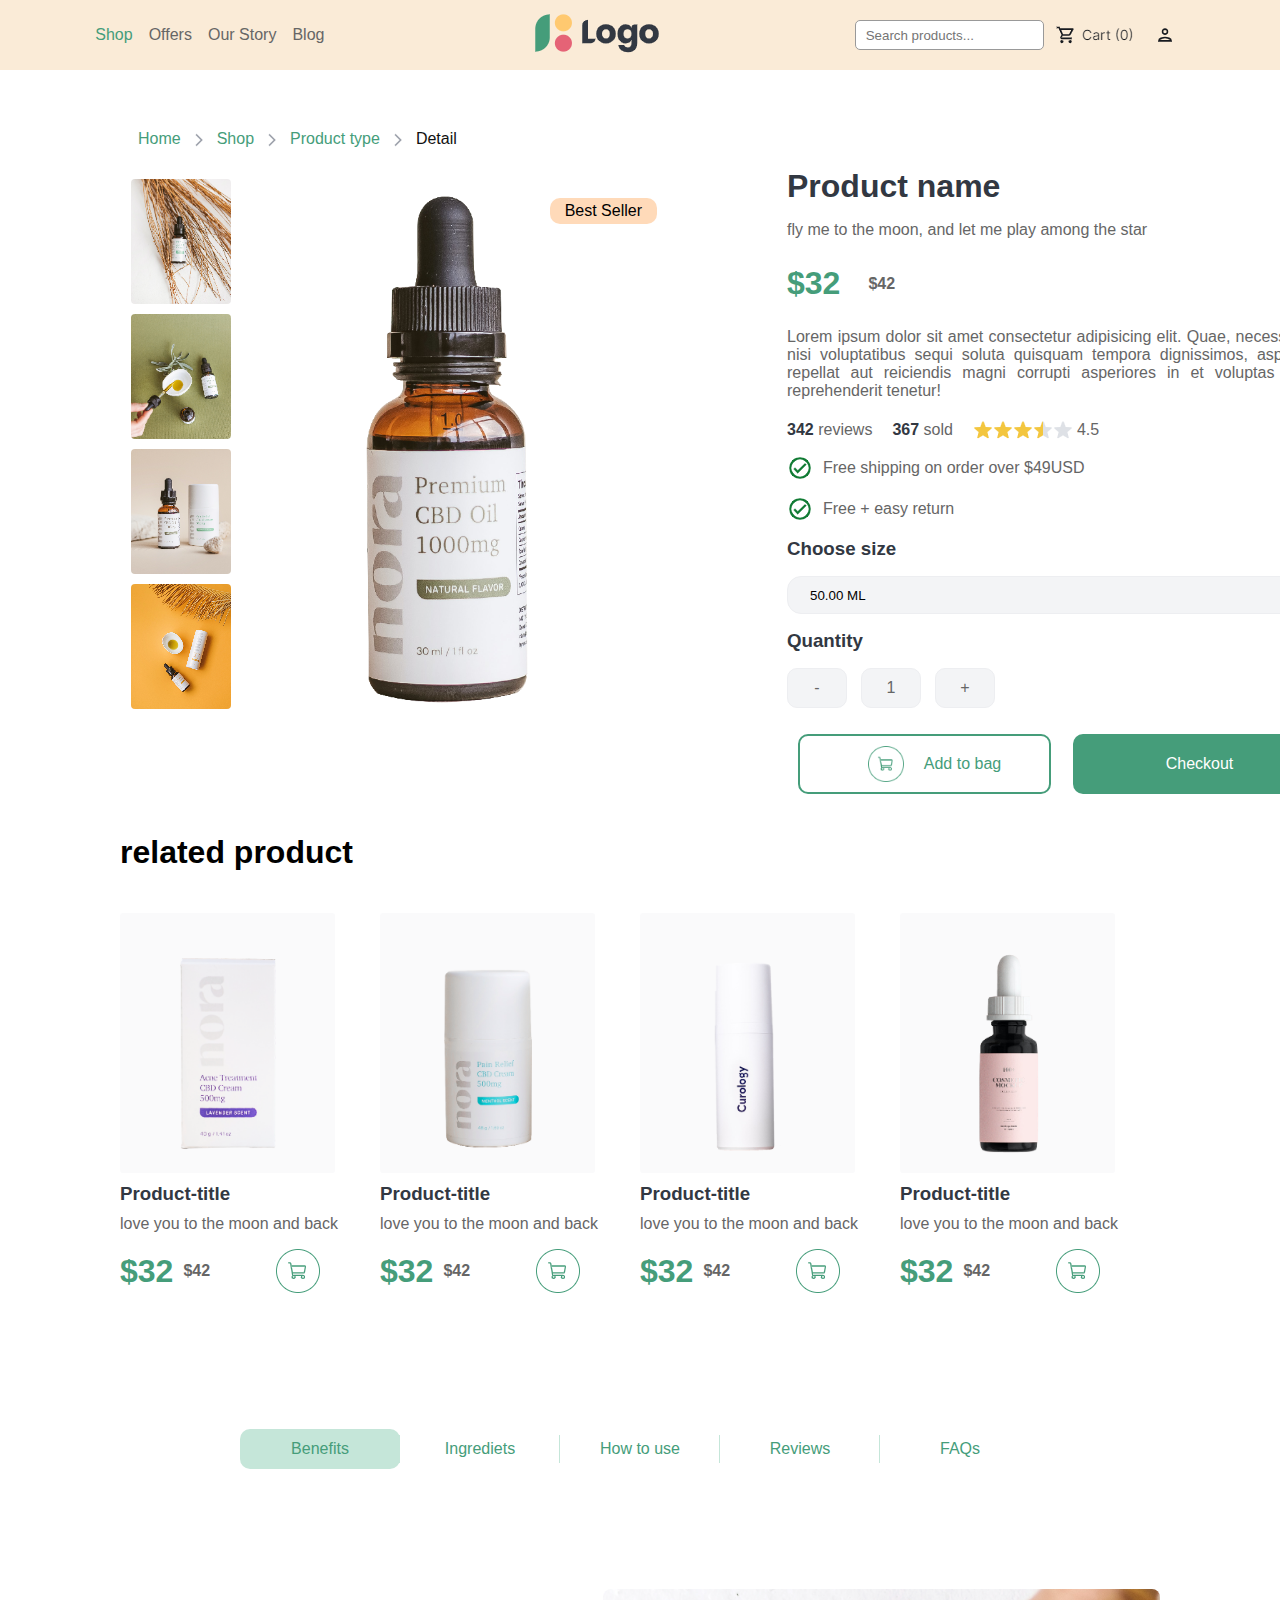
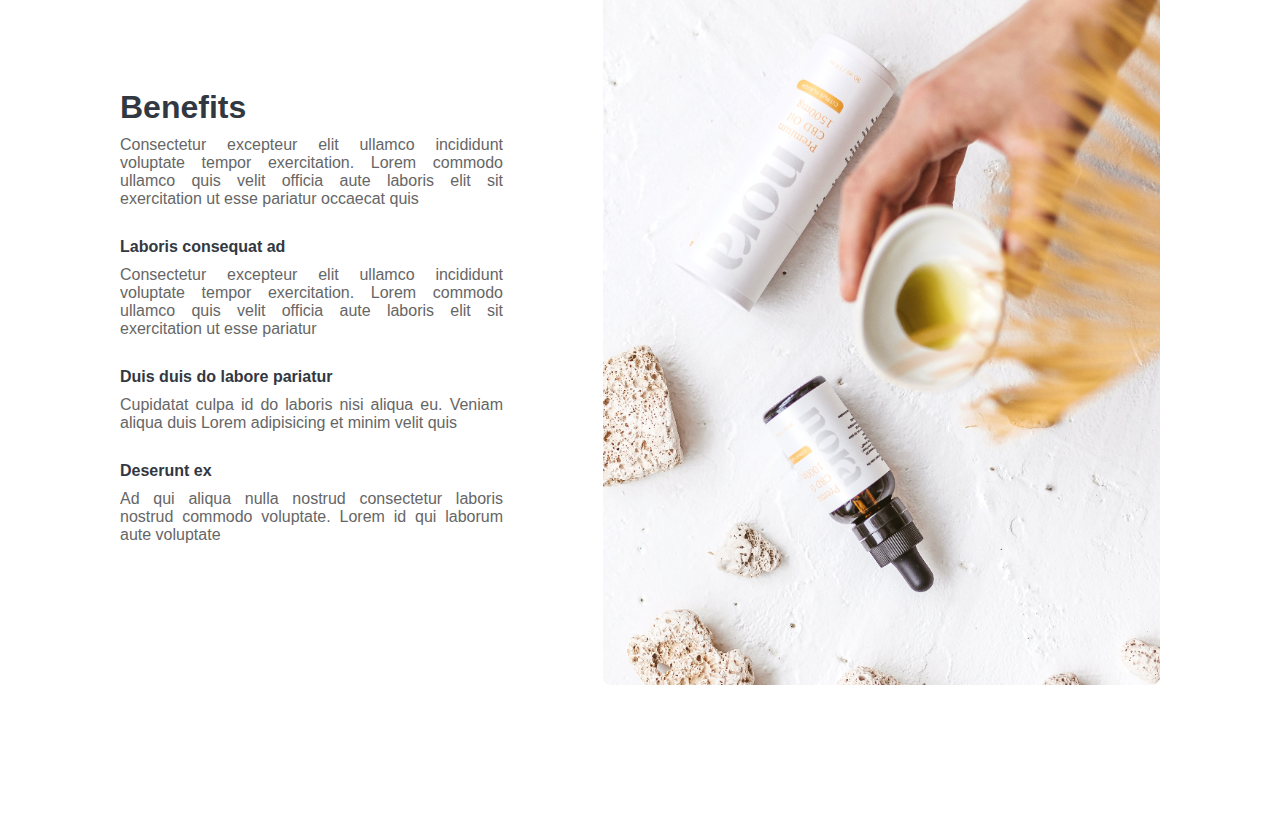
==== ThucHanh-t5/index.html @ 0593664c "chinh sua" ====
<!DOCTYPE html>
<html lang="en">
<head>
    <meta charset="UTF-8">
    <meta http-equiv="X-UA-Compatible" content="IE=edge">
    <meta name="viewport" content="width=device-width, initial-scale=1.0">
    <title>Document</title>
    <link rel="stylesheet" href="./style.css">
    <link rel="stylesheet" href="./main.css">
</head>
<body>
    <div id="app">
        <div id="header">
            <ul class="header__menu">
                <li class="header__menu-iteam active">Shop</li>
                <li class="header__menu-iteam">Offers</li>
                <li class="header__menu-iteam">Our Story</li>
                <li class="header__menu-iteam">Blog</li>
            </ul>

            <div class="logo">
                <img src="./img/Image 1 (13).png" alt="">
            </div>

            <div class="header__nav">
                <input type="text" placeholder="Search products...">
                <img src="./img/Button 1.png" alt="">
                <img src="./img/Button 1 (1).png" alt="">

            </div>
        </div>

        <div id="container">
            <ul class="container__nav">
                <li class="container__nav-item">
                    <a href="" class="active">Home</a>
                    <img src="./img/Caret right 1.png" alt="">
                </li>
                <li class="container__nav-item">
                    <a href="" class="active">Shop</a>
                    <img src="./img/Caret right 1.png" alt="">
                </li>
                <li class="container__nav-item">
                    <a href="" class="active">Product type</a>
                    <img src="./img/Caret right 1.png" alt="">
                </li>
                <li class="container__nav-item">
                    <a href="">Detail</a>
                </li>

            </ul>

            <div class="container__product">
                <div class="product__img">
                    <div class="product__vertical-img">
                        <img src="./img/Image 1 (1).png" alt="">
                        <img src="./img/Image 1 (2).png" alt="">
                        <img src="./img/Image 1 (3).png" alt="">
                        <img src="./img/Image 1.png" alt="">
                    </div>
                    <div class="product__main-img">
                        <img src="./img/Image 1 (4).png" alt="">
                        <div class="best-seller">
                            <span>Best Seller</span>
                        </div>
                    </div>
                </div>

                <div class="container__product-info">
                    <h1 class="product-name title">Product name</h1>
                    <span>fly me to the moon, and let me play among the star</span>
                    <div class="container__product-price">
                        <h1 class="price-discount active">$32</h1>
                        <h4 class="pre-price">$42</h4>
                    </div>
                    <span class="container__product-detail">
                        Lorem ipsum dolor sit amet consectetur adipisicing elit. Quae, necessitatibus nisi voluptatibus sequi soluta quisquam tempora dignissimos, aspernatur, repellat aut reiciendis magni corrupti asperiores in et voluptas eveniet reprehenderit tenetur!
                    </span>
                    <ul class="container__product-status">
                        <li class="product-status__review">
                            <b class="title">342</b> reviews
                        </li>
                        <li class="product-status__sold">
                            <b class="title">367</b> sold
                        </li>
                        <li class="product-status__star">
                            <img src="./img/Rating 1 (1).png" alt="">
                            4.5
                        </li>
                    </ul>

                    <ul class="product-treatment">
                        <li class="product-treatment-item">
                            <img src="./img/Check circle 1 (1).png" alt="">
                            <p>Free shipping on order over $49USD</p>
                        </li>
                        <li class="product-treatment-item">
                            <img src="./img/Check circle 1 (1).png" alt="">
                            <p>Free + easy return</p>
                        </li>
                    </ul>

                    <h3 class="chose-size">Choose size</h3>
                    <select id="size">
                        <option value="volvo">50.00 ML</option>
                        <option value="saab">75.00 ML</option>
                        <option value="fiat">100.00 ML</option>
                      </select>

                      <h3 class="quantity">Quantity</h3>
                      <ul class="quantity-buy">
                        <li class="quantity-buy-btn">-</li>
                        <li class="quantity-buy-btn">1</li>
                        <li class="quantity-buy-btn">+</li>
                      </ul> 

                      <div class="order-product">
                        <div class="order-add-to-chart">
                            <img src="./img/Button 1 (2).png" alt="">
                                <p>Add to bag</p>
                        </div>
                        <div class="order-checkout">
                                <P>Checkout</P>
                        </div>
                      </div>
                    
                </div>
            </div>

            <div class="related-product">
                <h1 class="title-related-product">related product</h1>
                <ul class="related-product-list">
                    <li class="related-product-item">
                        <div class="related-product-item-img" style="background-image: url(./img/Image\ 1\ \(5\).png);"></div>
                        <h3 class="related-product-title title">Product-title</h3>
                        <span class="related-product-item-info text-color">love you to the moon and back</span>
                        <div class="related-product-item-price">
                            <div class="related-product-price">
                            <h1 class="price-discount active">$32</h1>
                            <h4 class="pre-price">$42</h4>
                        </div>
                        <img src="./img/Button 1 (2).png" alt="">    
                        </div>
                        

                    </li>
                    <li class="related-product-item">
                        <div class="related-product-item-img" style="background-image: url(./img/Image\ 1\ \(6\).png);"></div>
                        <h3 class="related-product-title title">Product-title</h3>
                        <span class="related-product-item-info text-color">love you to the moon and back</span>
                        <div class="related-product-item-price">
                            <div class="related-product-price">
                            <h1 class="price-discount active">$32</h1>
                            <h4 class="pre-price">$42</h4>
                        </div>
                        <img src="./img/Button 1 (2).png" alt="">    
                        </div>
                        

                    </li>
                    <li class="related-product-item">
                        <div class="related-product-item-img" style="background-image: url(./img/Image\ 1\ \(7\).png);"></div>
                        <h3 class="related-product-title title">Product-title</h3>
                        <span class="related-product-item-info text-color">love you to the moon and back</span>
                        <div class="related-product-item-price">
                            <div class="related-product-price">
                            <h1 class="price-discount active">$32</h1>
                            <h4 class="pre-price">$42</h4>
                        </div>
                        <img src="./img/Button 1 (2).png" alt="">    
                        </div>
                        

                    </li>
                    <li class="related-product-item">
                        <div class="related-product-item-img" style="background-image: url(./img/Image\ 1\ \(8\).png);"></div>
                        <h3 class="related-product-title title">Product-title</h3>
                        <span class="related-product-item-info text-color">love you to the moon and back</span>
                        <div class="related-product-item-price">
                            <div class="related-product-price">
                            <h1 class="price-discount active">$32</h1>
                            <h4 class="pre-price">$42</h4>
                        </div>
                        <img src="./img/Button 1 (2).png" alt="">    
                        </div>
                        
                    </li>
                </ul>

            </div>

            <div class="container__subnav">
                <ul class="container__subnav-list">
                    <li class="container__subnav-item active">
                        <span>Benefits</span>
                    </li>
                    <li class="container__subnav-item">
                        <span>Ingrediets</span>
                    </li>
                    <li class="container__subnav-item">
                        <span>How to use</span>
                    </li>
                    <li class="container__subnav-item">
                        <span>Reviews</span>
                    </li>
                    <li class="container__subnav-item">
                        <span>FAQs</span>
                    </li>
                </ul>
            </div>

            <div class="benefit-product">
                <div class="benefit-product-infor">
                    <h1 class="title">Benefits</h1>
                    <span class="text-color">Consectetur excepteur elit ullamco incididunt voluptate tempor exercitation. Lorem commodo ullamco quis velit officia aute laboris elit sit exercitation ut esse pariatur occaecat quis</span>
                    <h4 class="title">Laboris consequat ad</h4>
                    <span class="text-color">Consectetur excepteur elit ullamco incididunt voluptate tempor exercitation. Lorem commodo ullamco quis velit officia aute laboris elit sit exercitation ut esse pariatur</span>
                    <h4 class="title">Duis duis do labore pariatur</h4>
                    <span class="text-color">Cupidatat culpa id do laboris nisi aliqua eu. Veniam aliqua duis Lorem adipisicing et minim velit quis</span>
                    <h4 class="title">Deserunt ex</h4>
                    <span class="text-color">Ad qui aliqua nulla nostrud consectetur laboris nostrud commodo voluptate. Lorem id qui laborum aute voluptate</span>
                </div>

                <div class="benefit-product-img">
                    <img src="./img/Image 1 (9).png" alt="">
                </div>

            </div>
        </div>

        <div id="footer">

        </div>
    </div>
</body>
</html>
---- ThucHanh-t5/style.css ----
* {
    margin: 0;
    padding: 0;
    box-sizing: border-box;
    font-family: Arial, Helvetica, sans-serif;
}

#app {
    width: 100%;
}

#header {
    display: flex;
    justify-content: space-around;
    position: fixed;
    top: 0;
    left: 0;
    right: 0;
    align-items: center;
    width: 100%;
    height: 70px;
    background-color: antiquewhite;
    z-index: 10;
}

.header__menu {
    font-family: sans-serif;
    color: #666;
    list-style: none;
    display: flex;
}

.header__menu-iteam {
    margin-right: 16px;
}

.header__nav {
    display: flex;
    align-items: center;
}

.header__nav input {
    padding-left: 10px;
    height: 30px;
    border: 1px solid #999;
    border-radius: 5px;
}

.header__nav-cart {
    width: 30px;
}

/* container */
#container {
    padding: 130px 0;

}
.container__nav {
    
    display: flex;
    align-items: center;
    margin-left: 120px;
}

.container__nav-item {
    list-style: none;
    position: relative;

}

.container__nav-item a {
    font-family: sans-serif;
    color: #666;
    text-decoration: none;
    color: #111;
    margin: 18px;
}

.container__nav-item img {
    position: absolute;
    top: 2px;
    right: -8px;
    height: 16px;
}

.container__product {
    display: flex;
    margin: 20px 0 0 120px;
}

.product__img {
    display: flex;
}

.product__vertical-img {
    display: flex;
    flex-direction: column;
    margin: 6px 6px;
}

.product__vertical-img img {
    margin: 5px 5px;
}

.product__main-img {
    position: relative;
}

.best-seller {
    background-color: peachpuff;
    padding: 4px 15px;
    position: absolute;
    top: 30px;
    right: 30px;
    border-radius: 10px;
}

.container__product-info {
    margin-left: 100px;
    font-family: sans-serif;
    color: #666;
}

.product-name {
    margin-bottom: 16px;
}

.container__product-price {
    margin: 26px 0 26px 0;
    display: flex;
    align-items: center;
}

.container__product-price h1 {
    margin-right: 18px;
}

.container__product-detail {
    display: block;
    text-align: justify;
    width: 550px;
}

.container__product-status {
    margin-top: 20px;
    display: flex;
    list-style: none;
    align-items: center;
}

.product-status__review,
.product-status__sold,
.product-status__star {
    margin-right: 20px;
    
}

.product-status__star {
    display: flex;
    align-items: center;
}

.product-status__star img {
    margin-right: 4px;
}

.product-treatment {
    margin-top: 4px;
    list-style: none;
}

.product-treatment-item {
    display: flex;
    margin-top: 15px;
    align-items: center;   
}

.product-treatment-item img {
    margin-right: 10px;
}

.chose-size,
.quantity {
    color: #323842;
    margin: 16px 0;
}

#size {
    width: 550px;
    height: 38px;
    padding: 0 18px;
    border: 1px solid #Edeef1;
    border-radius: 14px;
    background-color: #f3f4f6;
}

.quantity-buy {
    list-style: none;
    display: flex;
}

.quantity-buy-btn {
    display: flex;
    align-items: center;
    justify-content: center;
    width: 60px;
    height: 40px;
    background-color: #f3f4f6;
    margin-right: 14px;
    border-radius: 10px;
    border: 1px solid #Edeef1;
    cursor: pointer;
}

.order-product {
    margin-top: 26px;
    display: flex;
    justify-content: space-around;
}
.order-checkout,
.order-add-to-chart {
    height: 60px;
    display: flex;
    width: 46%;
}

.order-add-to-chart {
    align-items: center;
    color: #459D7a;
    border: 2px solid  #459D7a;
    border-radius: 10px;
    justify-content: center;
}

.order-add-to-chart img {
    margin: 20px;
    height: 36px;
}

.order-checkout{
    align-items: center;
    color: white;
    background-color: #459D7a;
    border-radius: 10px;
    justify-content: center;
}

.related-product {
    margin: 0 120px;
}

.title-related-product {
    margin: 40px 0 42px 0;
}

.related-product-item-img {
    padding-top: 100%;
    background-repeat: no-repeat;
    background-size: contain;
}

.related-product-list {
    list-style: none;
    display: flex;
    justify-content: space-around;
}

.related-product-item {
    width: 25%;
}

.related-product-title {
    margin: 10px 0;
}

.related-product-item-price {
    margin: 16px 0;
    display: flex;
    justify-content: space-between;
    padding-right: 60px;
}

.related-product-price {
    display: flex;
    align-items: center;
}

.pre-price {
    color: #666;
    margin-left: 10px;
}

.container__subnav {
    margin: 120px 240px;
}

.container__subnav-list {
    display: flex;
    justify-content: space-around;
}

.container__subnav-item {
    display: flex;
    position: relative;
    justify-content: center;
    align-items: center;
    height: 40px;
    list-style: none;
    color: #459D7a;
    width: 100%;
    border-radius: 10px;    
}

.container__subnav-item::after {
    content: "";
    display: block;
    position: absolute;
    width: 1px;
    height: 28px;
    background-color:#c5e6d9;
    right:0;
}

.container__subnav-item:last-child::after {
    display: none;
}

.container__subnav-item.active {
    background-color: #c5e6d9;
}

.benefit-product {
    margin: 0 120px;
    display: flex;
}

.benefit-product-infor {
    width: 48%;
    margin-top: 100px;
    text-align: justify;
}

.benefit-product-infor h4 {
    margin-top: 30px;
}

.benefit-product-infor span {
    display: block;
    margin-top: 10px;
}

.benefit-product-img {
    margin-left: 100px;
}
---- ThucHanh-t5/main.css ----
.active {
    color: #459D7a !important; 
}

.title {
    color:#323842 !important;
}

.text-color {
    color: #666 !important;
}

.background {
    color: #f3f4f6 !important;
}

.mark {
    color: #ffc970 !important;
}

.footer {
    color: #1d2128;
}

.border-color {
    color: #Edeef1;
}

.container-color {
    color: #fafafb;
}

/* c5e6d9 xanh nhạt  */
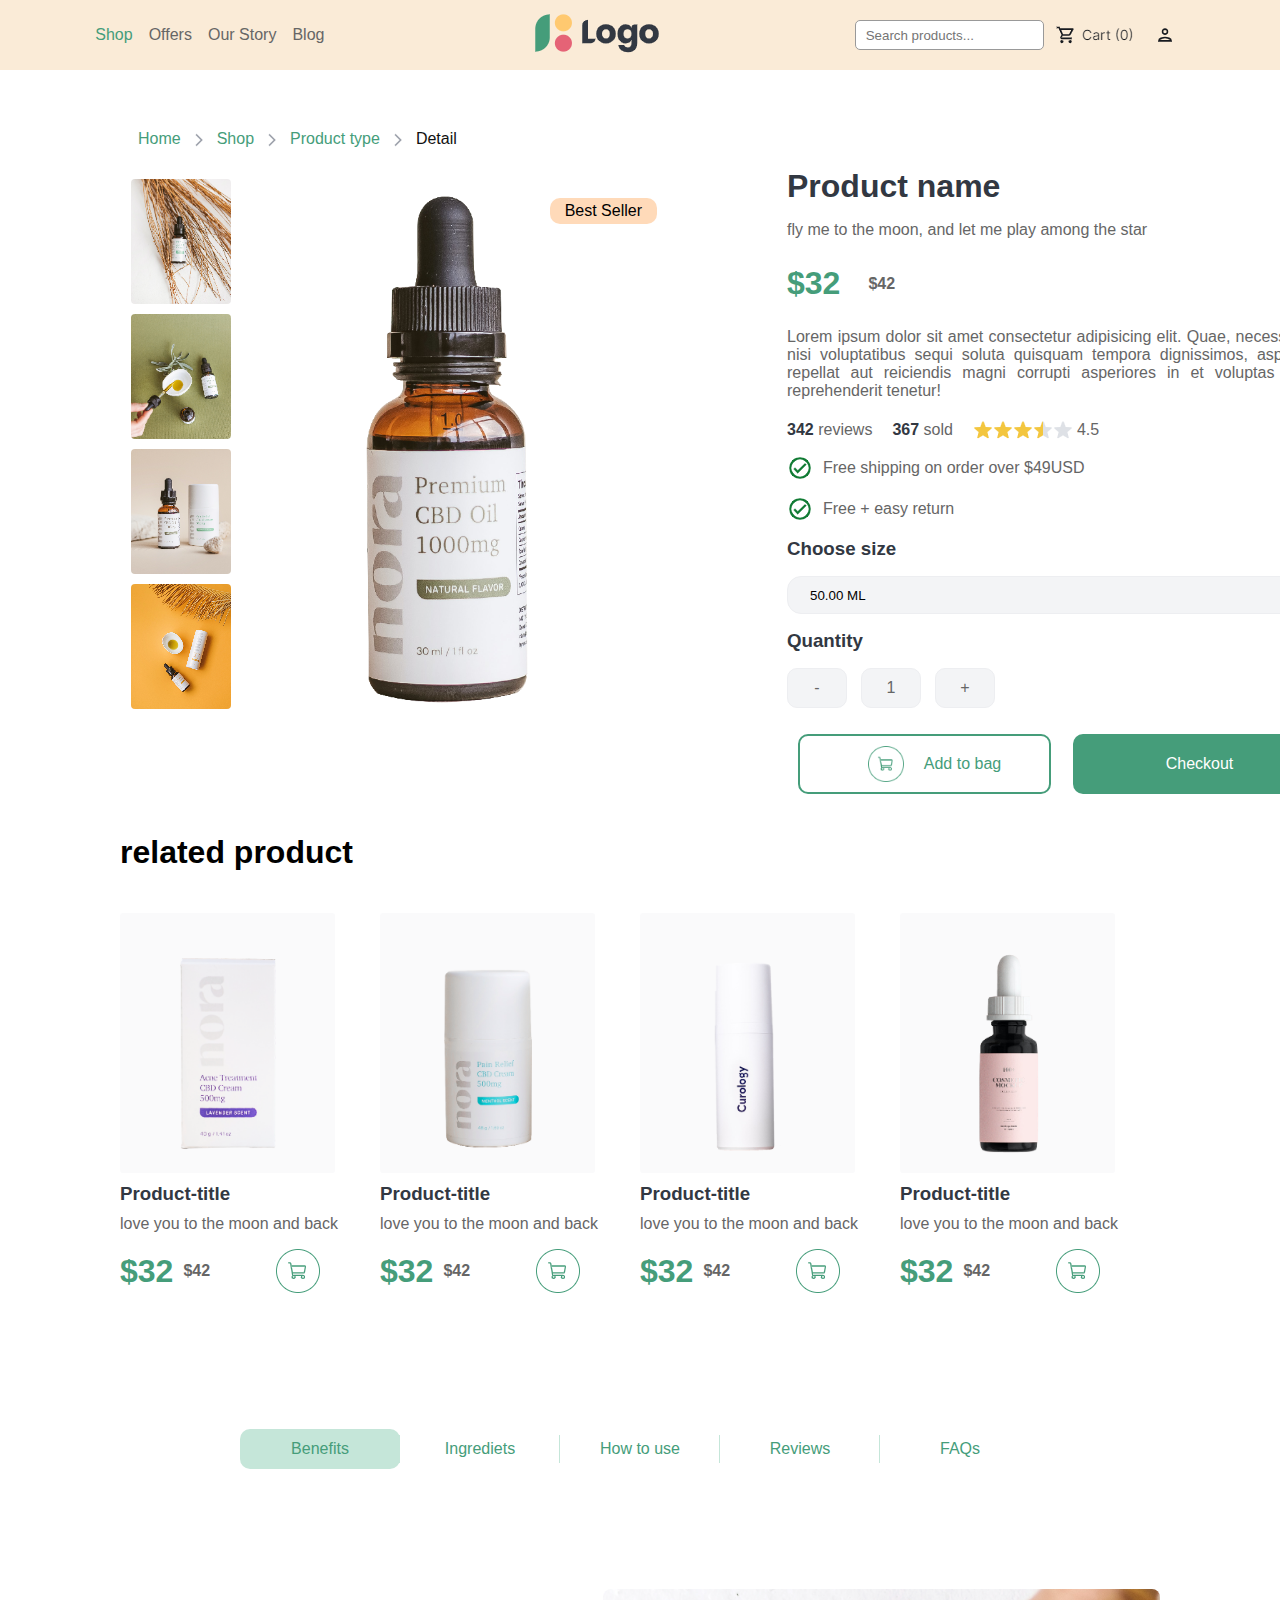
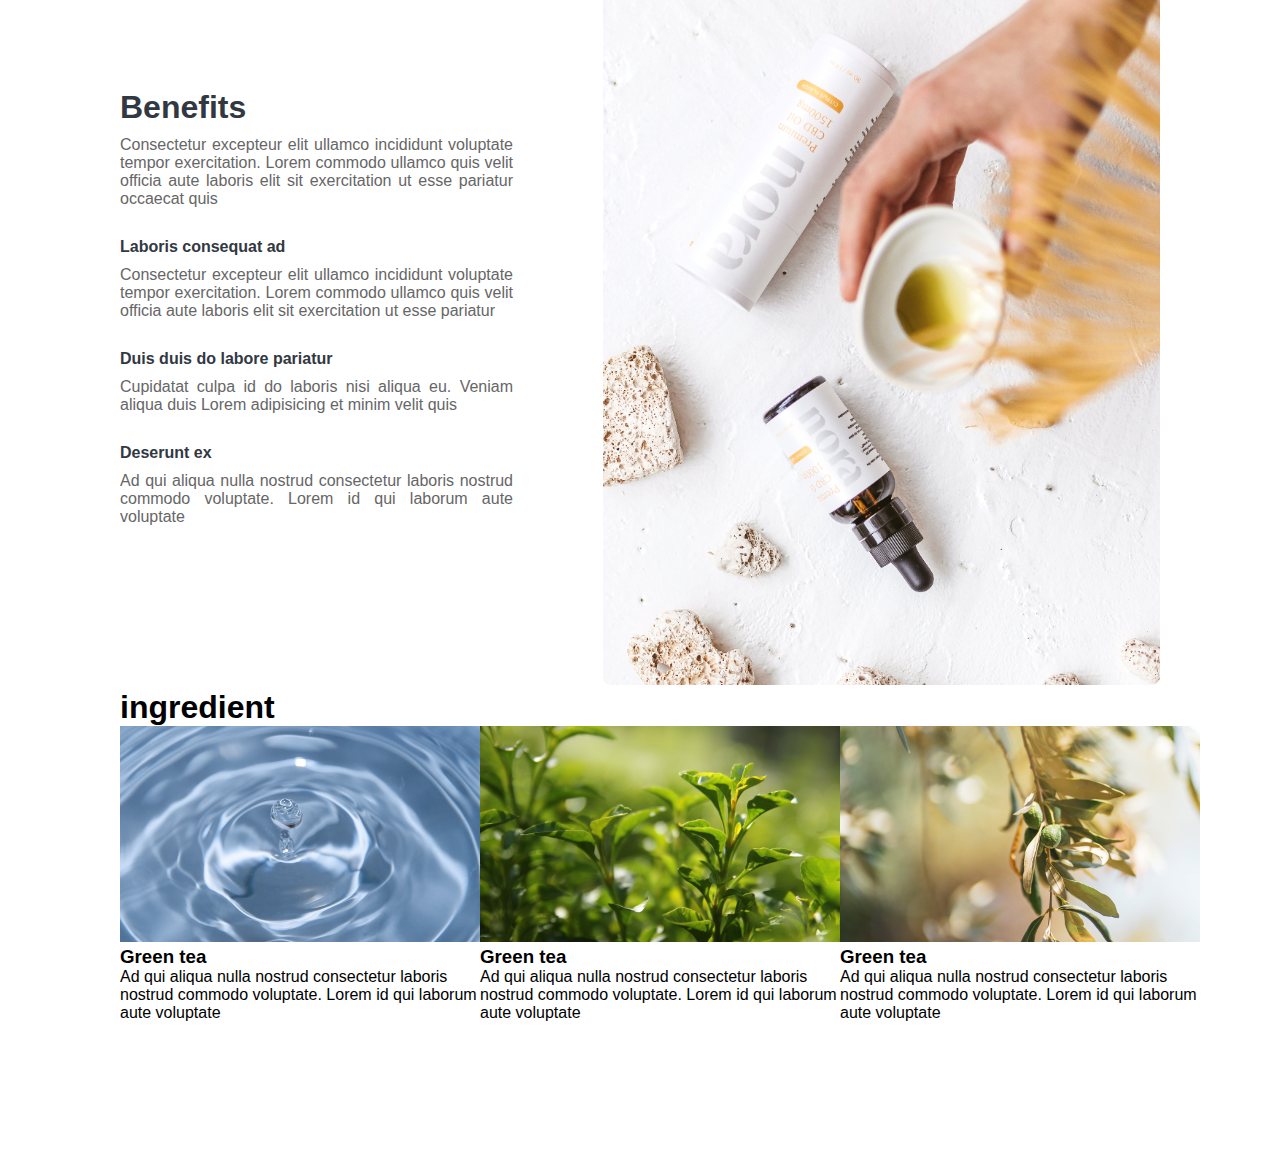
==== commit f66eda16: "fix" ====
--- a/ThucHanh-t5/index.html
+++ b/ThucHanh-t5/index.html
@@ -226,6 +226,29 @@
                 </div>
 
             </div>
+
+            <div class="ingredient-product">
+                <h1>ingredient</h1>
+                <div class="ingredient-product-list">
+                    <div class="ingredient-product-item">
+                        <img src="./img/Image 1 (10).png" alt="">
+                        <h3>Green tea</h3>
+                        <span>Ad qui aliqua nulla nostrud consectetur laboris nostrud commodo voluptate. Lorem id qui laborum aute voluptate</span>
+                    </div>
+
+                    <div class="ingredient-product-item">
+                        <img src="./img/Image 1 (11).png" alt="">
+                        <h3>Green tea</h3>
+                        <span>Ad qui aliqua nulla nostrud consectetur laboris nostrud commodo voluptate. Lorem id qui laborum aute voluptate</span>
+                    </div>
+
+                    <div class="ingredient-product-item">
+                        <img src="./img/Image 1 (12).png" alt="">
+                        <h3>Green tea</h3>
+                        <span>Ad qui aliqua nulla nostrud consectetur laboris nostrud commodo voluptate. Lorem id qui laborum aute voluptate</span>
+                    </div>
+                </div>    
+            </div>
         </div>
 
         <div id="footer">
--- a/ThucHanh-t5/style.css
+++ b/ThucHanh-t5/style.css
@@ -350,5 +350,18 @@
 }
 
 .benefit-product-img {
-    margin-left: 100px;
+    margin-left: 90px;
+}
+
+.ingredient-product {
+    margin: 0 120px;
+}
+
+.ingredient-product-list {
+    display: flex;
+    justify-content: space-between;
+}
+
+.ingredient-product-item {
+    
 }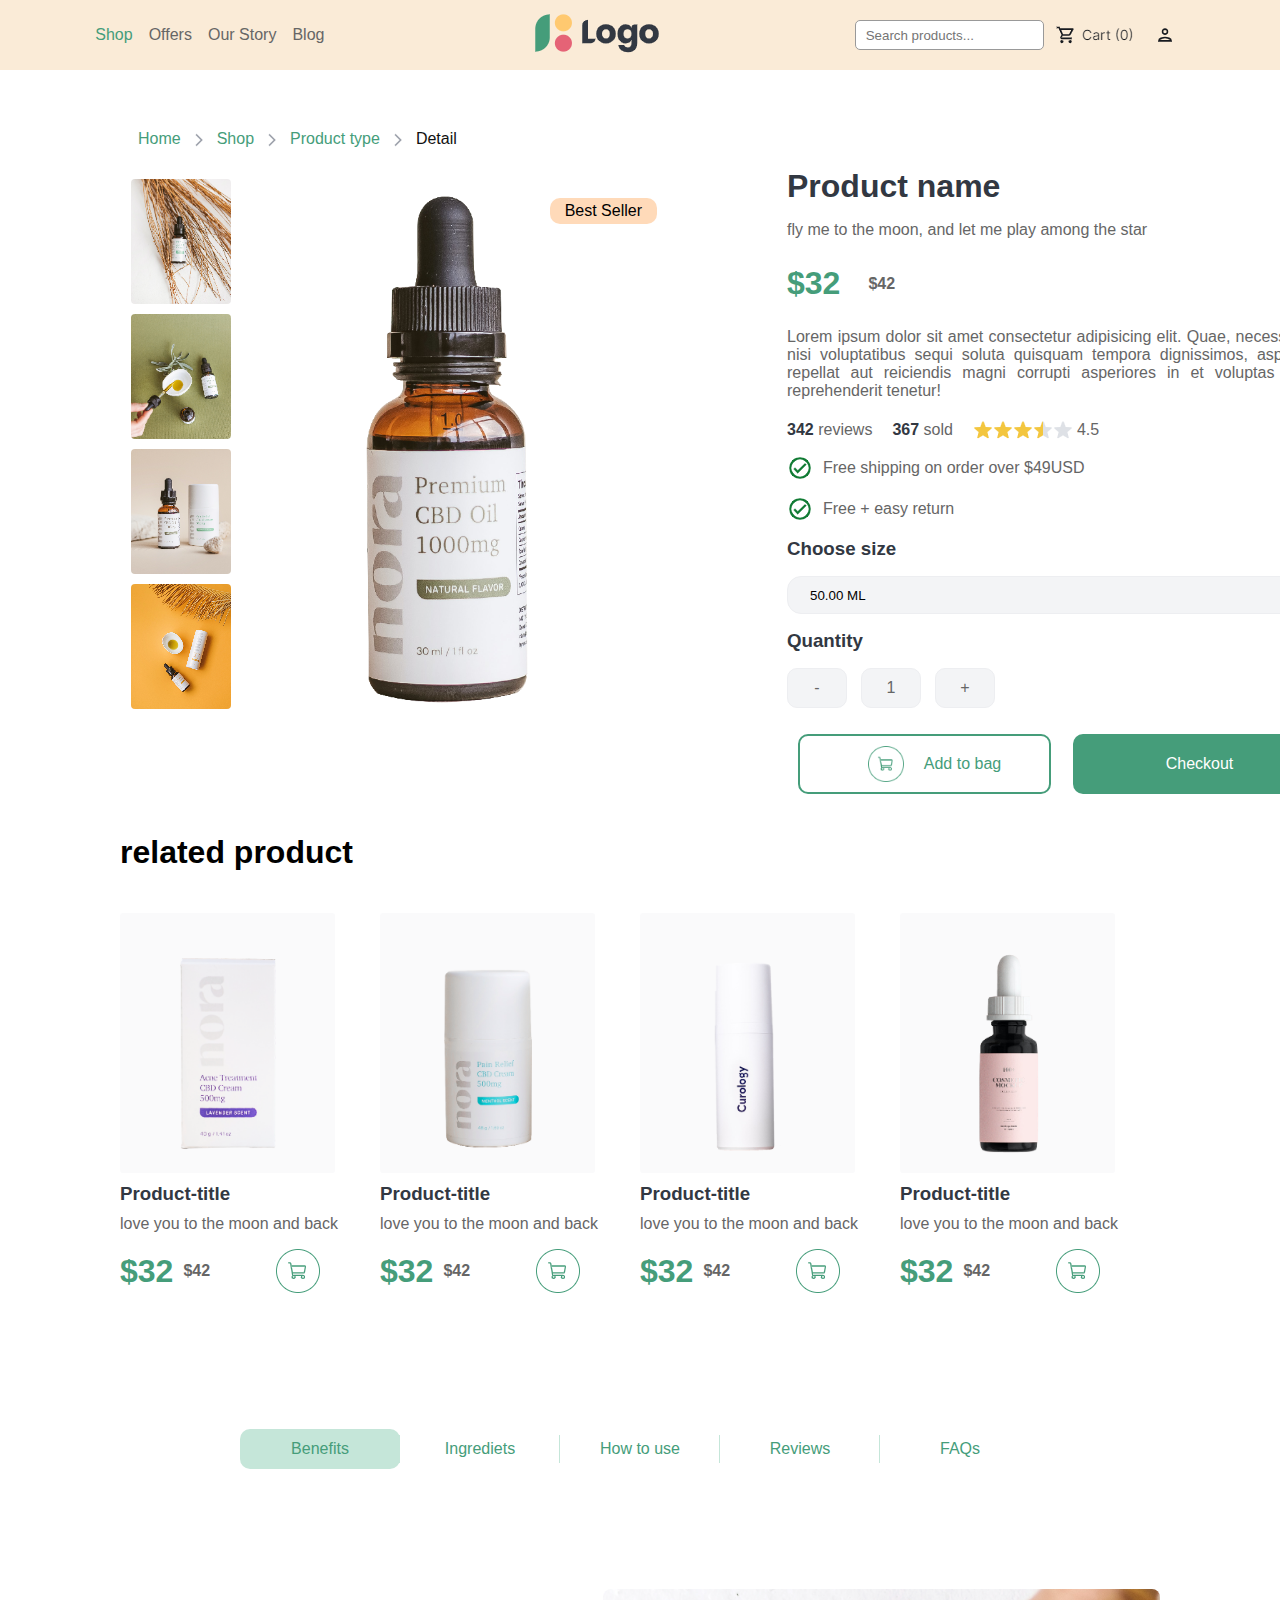
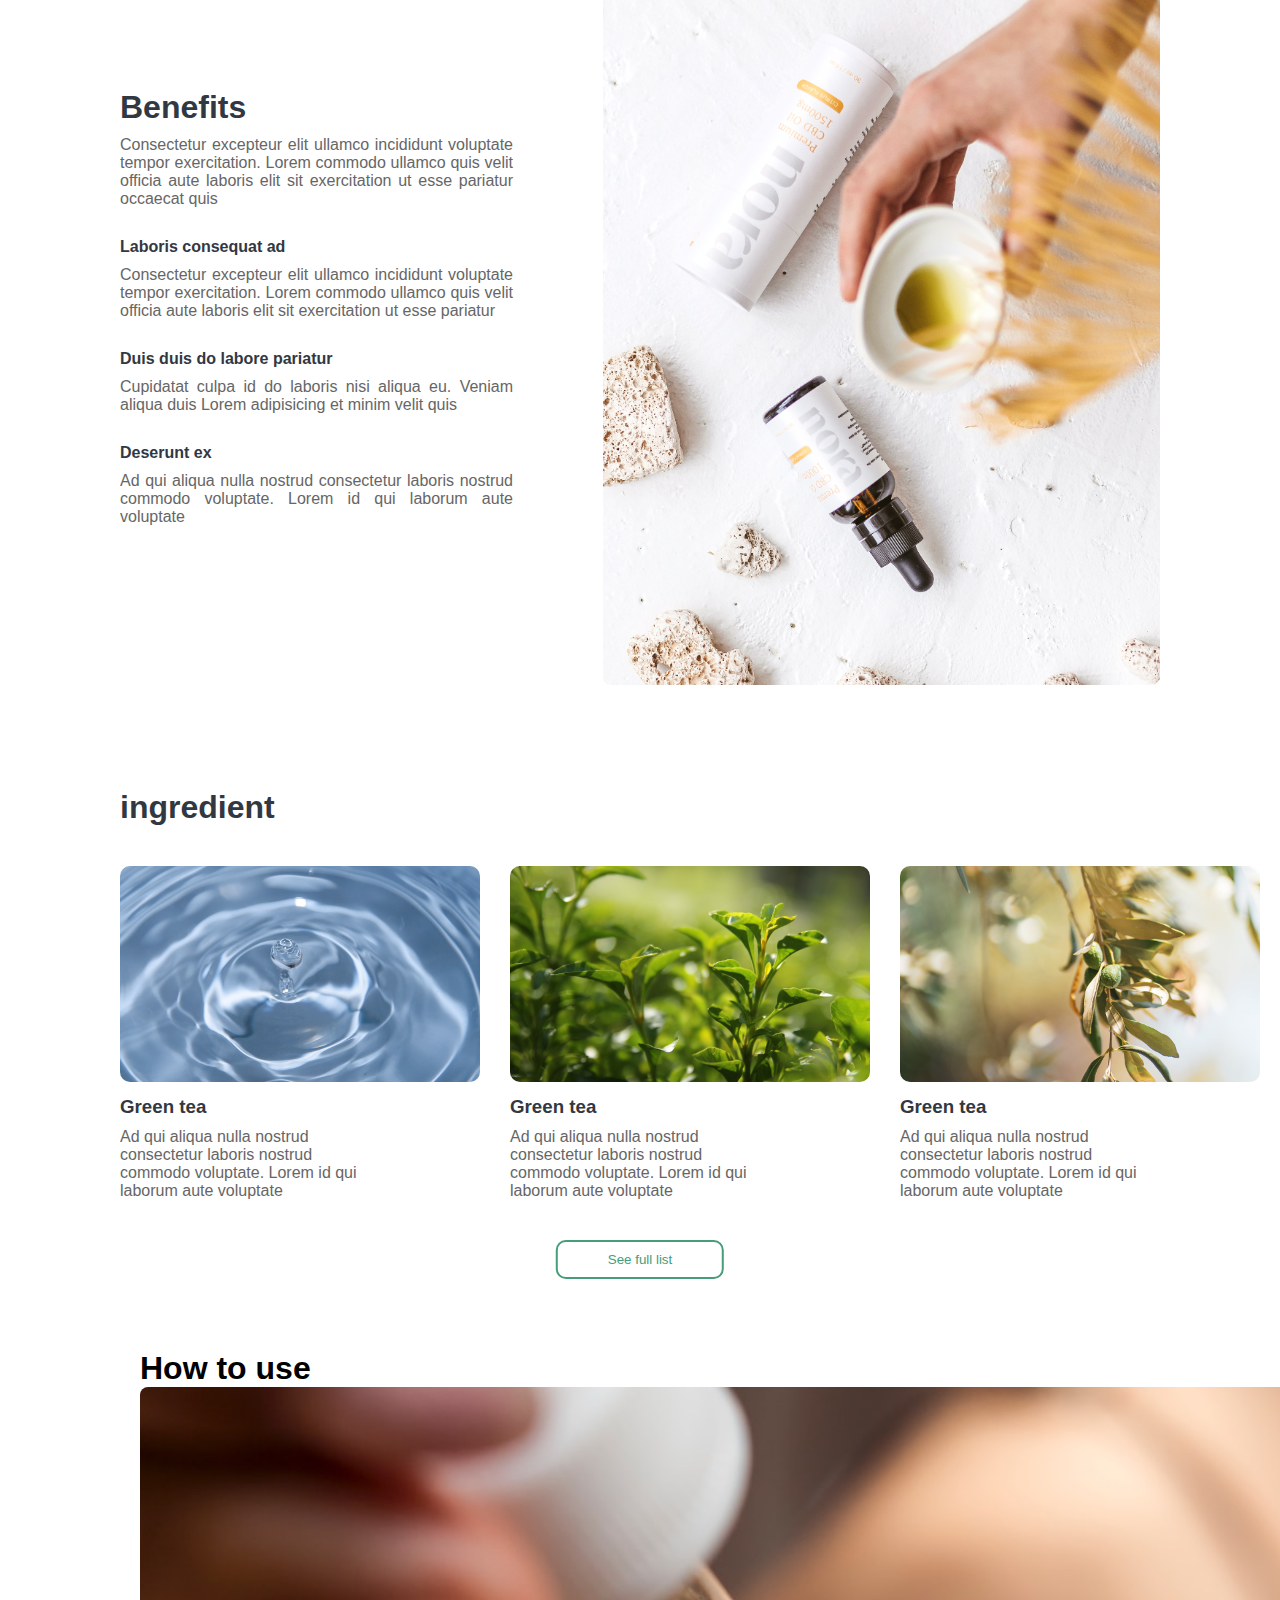
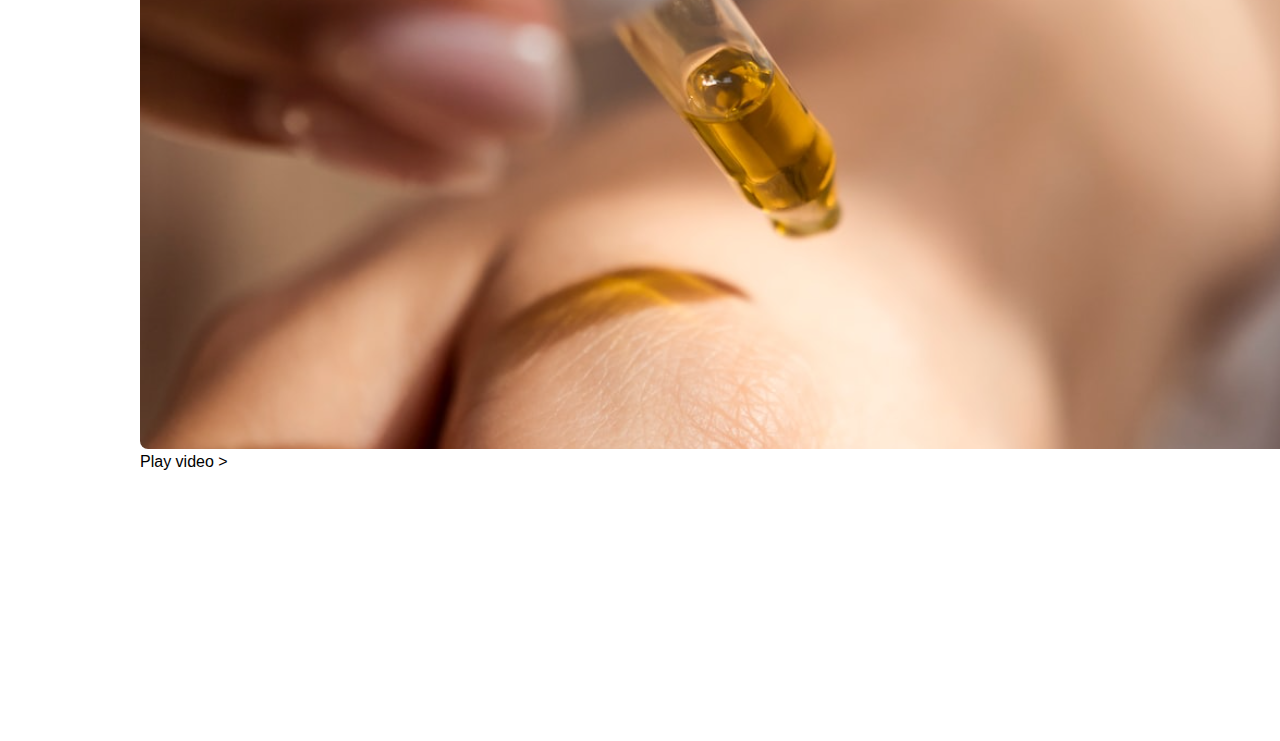
==== commit f48ee106: "fix" ====
--- a/ThucHanh-t5/index.html
+++ b/ThucHanh-t5/index.html
@@ -247,7 +247,18 @@
                         <h3>Green tea</h3>
                         <span>Ad qui aliqua nulla nostrud consectetur laboris nostrud commodo voluptate. Lorem id qui laborum aute voluptate</span>
                     </div>
-                </div>    
+                </div> 
+                <button class="ingredient-product-btn">
+                    <Span>See full list</Span>
+                </button>   
+            </div>
+
+            <div class="how-to-use">
+                <h1>How to use</h1>
+                <img class="how-to-use-video" src="./img/Image 1 (14).png" alt="">
+                <div class="play-video">
+                    <span> Play video ></span>
+                </div>
             </div>
         </div>
 
--- a/ThucHanh-t5/style.css
+++ b/ThucHanh-t5/style.css
@@ -354,7 +354,13 @@
 }
 
 .ingredient-product {
-    margin: 0 120px;
+    margin: 100px 120px;
+    position: relative;
+}
+
+.ingredient-product h1 {
+    color: #323842;
+    margin-bottom: 40px;
 }
 
 .ingredient-product-list {
@@ -363,5 +369,39 @@
 }
 
 .ingredient-product-item {
+    width: 25%;
+}
+
+.ingredient-product-item img{
+    border-radius: 10px;
+}
+
+.ingredient-product h3 {
+    color: #323842;
+    margin: 10px 0;
+}
+
+.ingredient-product span {
+    color: #666;
+}
+
+.ingredient-product-btn {
+    background-color: #fff;
+    border: 2px solid #459D7a;
+    padding: 10px 50px;
+    border-radius: 10px;
+    margin-top: 40px;
+    position: absolute;
+    left: 50%;
+    transform: translateX(-50%);
     
-}+}
+
+.ingredient-product-btn span {
+    color: #459D7a;
+}
+
+.how-to-use {
+    margin: 150px 0 140px 140px;
+}
+
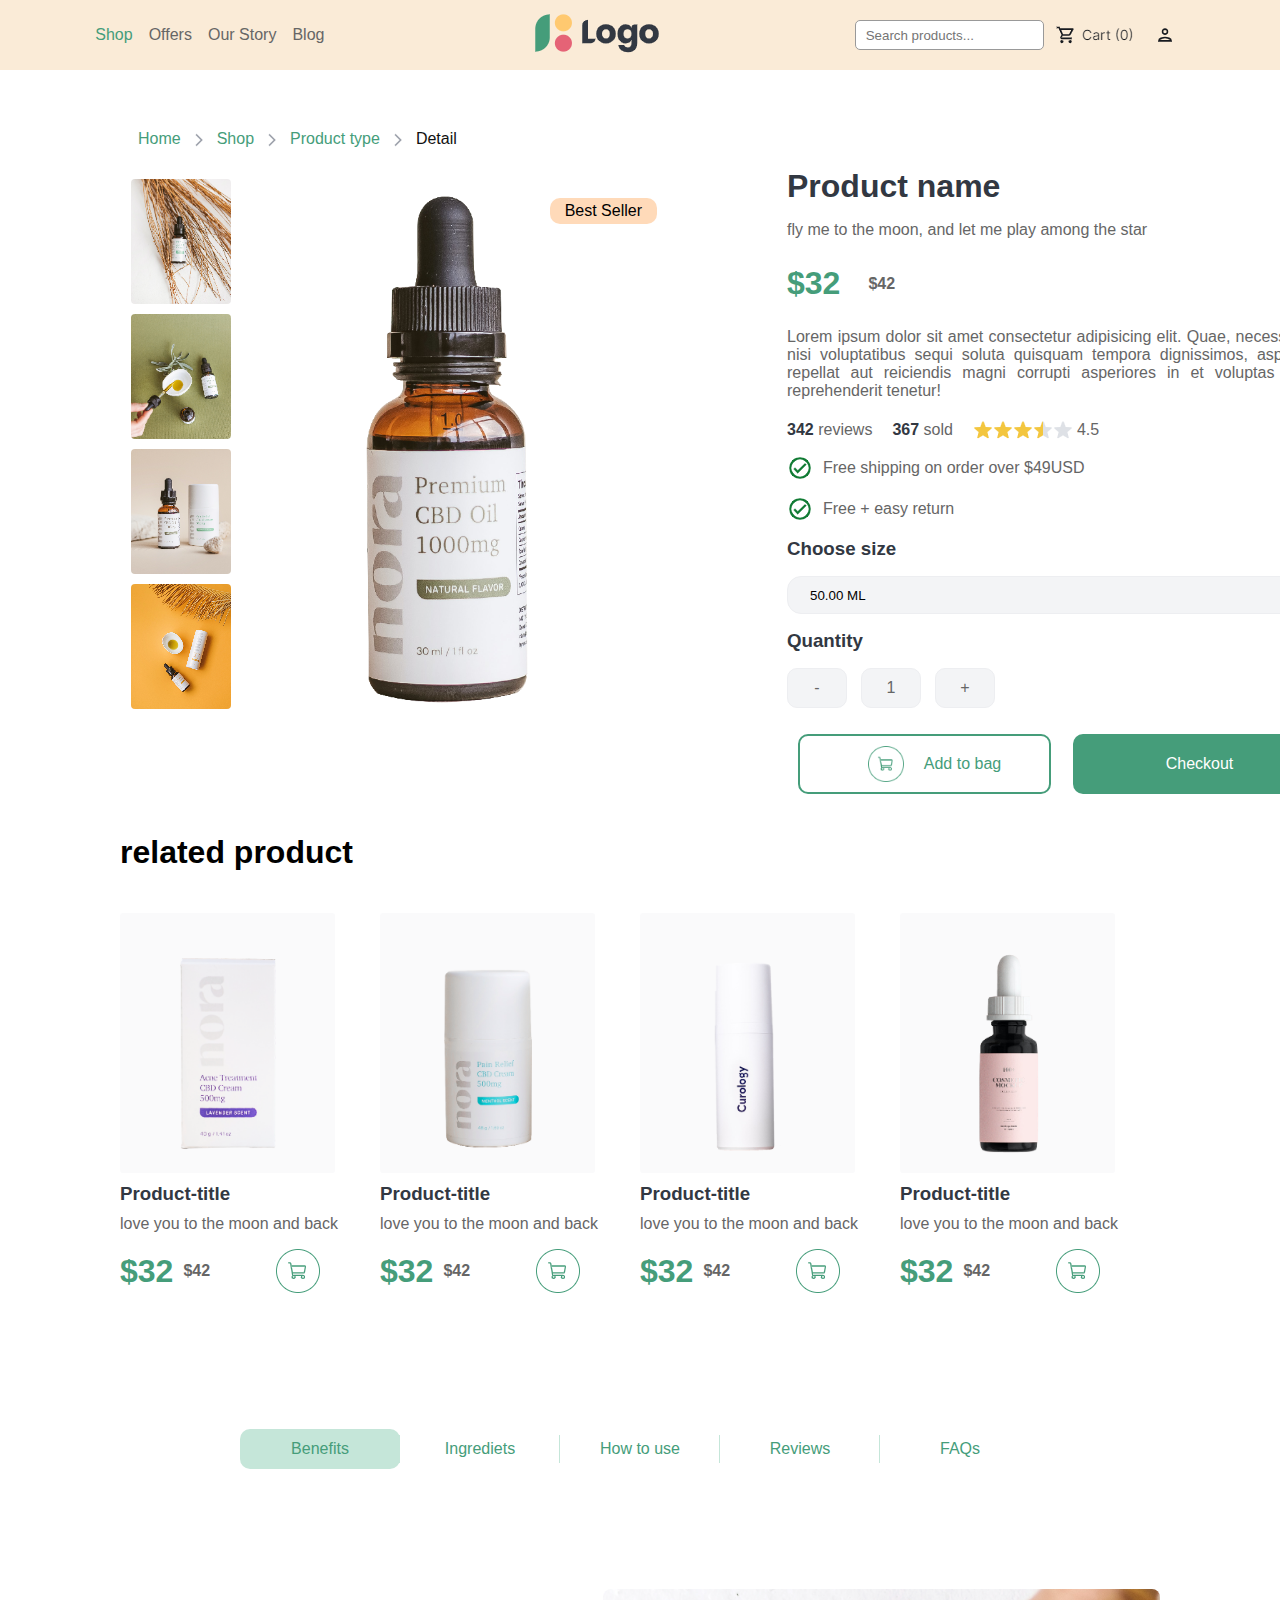
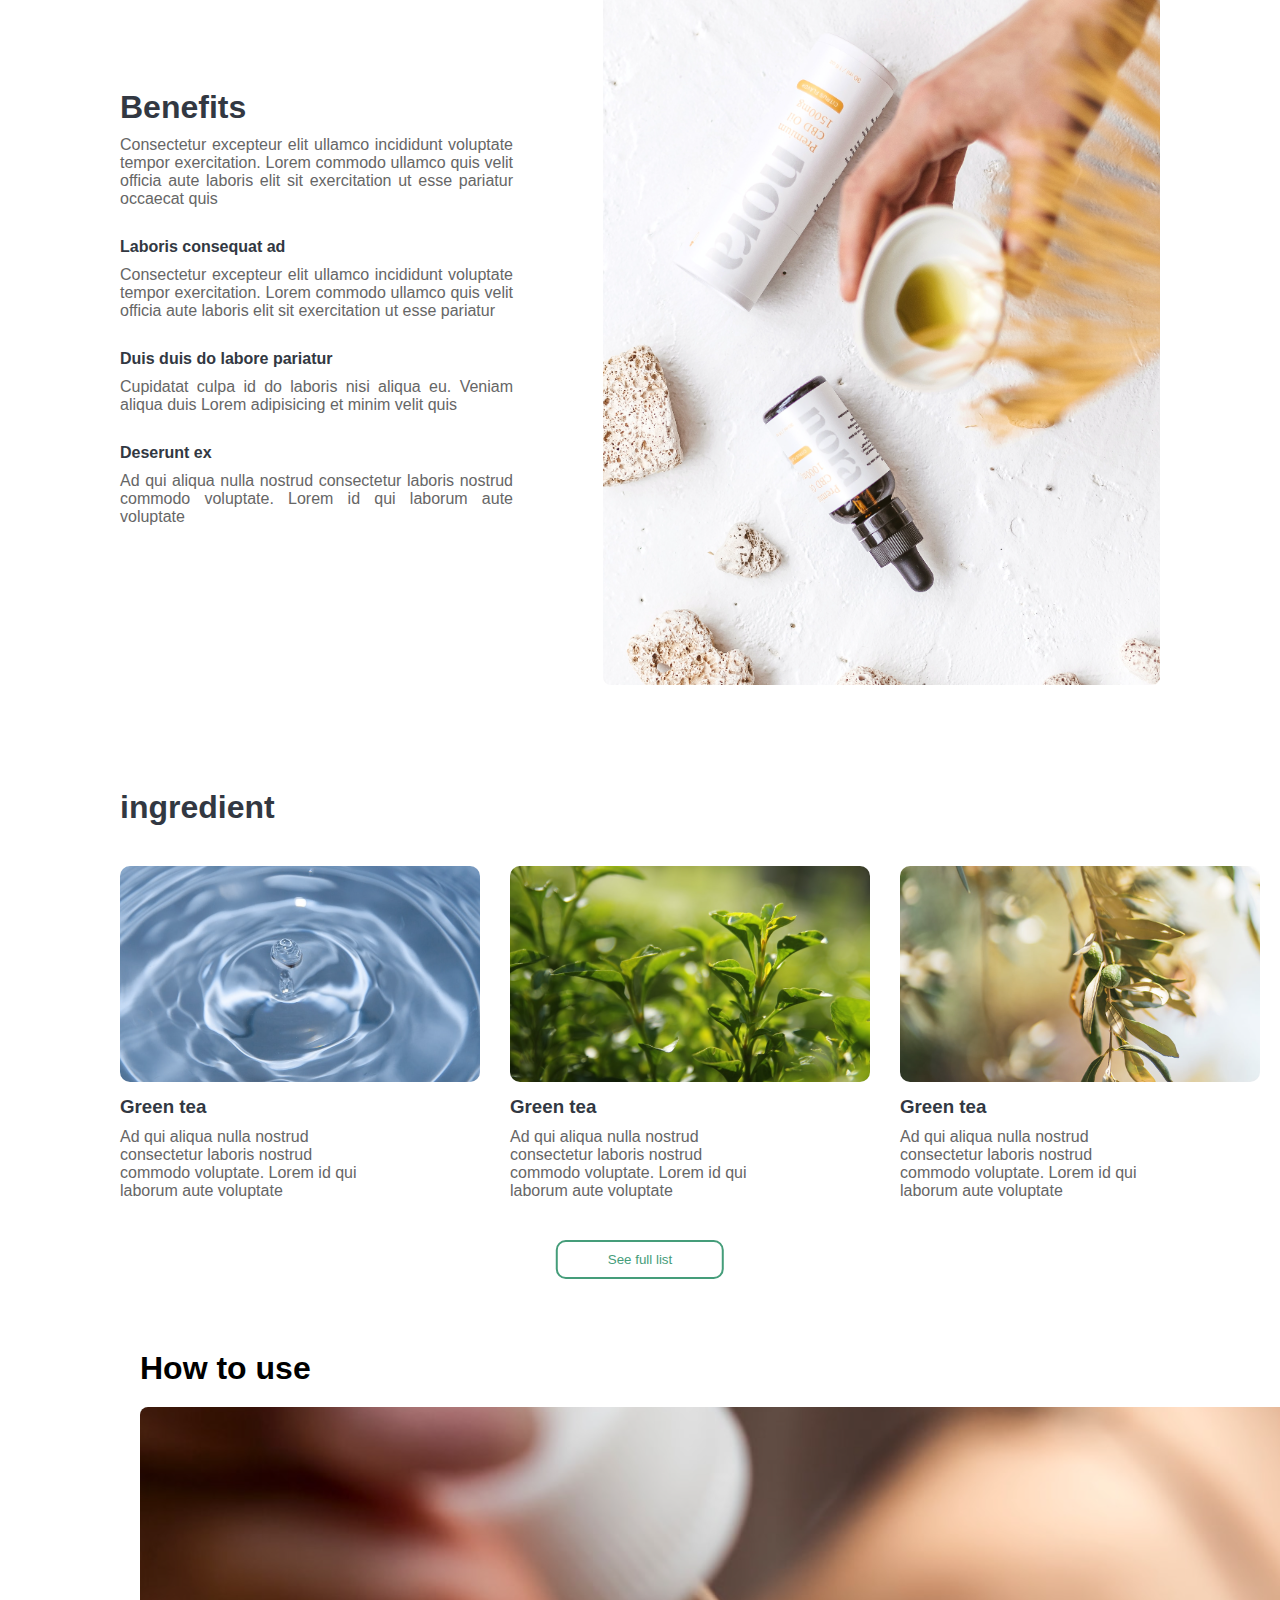
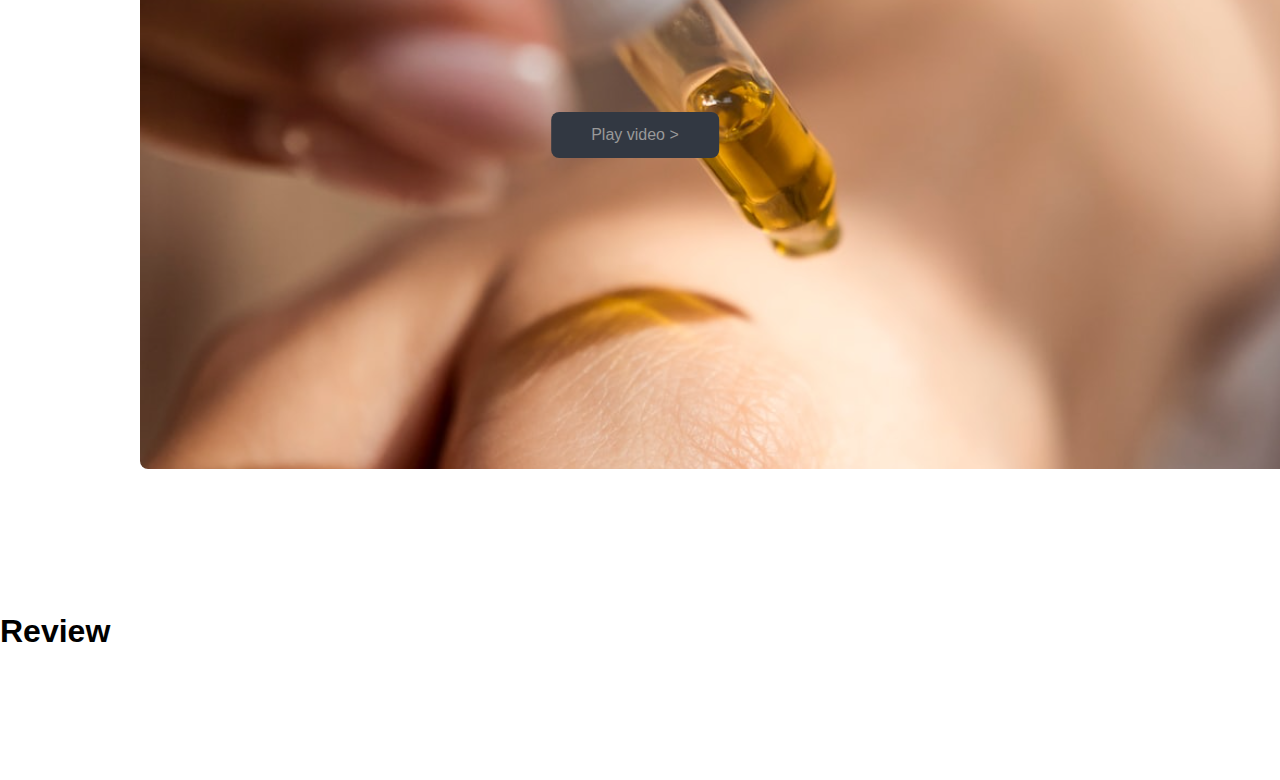
==== commit 172e0f63: "fix" ====
--- a/ThucHanh-t5/index.html
+++ b/ThucHanh-t5/index.html
@@ -260,6 +260,13 @@
                     <span> Play video ></span>
                 </div>
             </div>
+
+            <div class="review">
+                <div class="review-title">
+                    <h1>Review</h1>
+                    
+                </div>
+            </div>
         </div>
 
         <div id="footer">
--- a/ThucHanh-t5/style.css
+++ b/ThucHanh-t5/style.css
@@ -402,6 +402,24 @@
 }
 
 .how-to-use {
-    margin: 150px 0 140px 140px;
-}
-
+    margin: 150px 150px 140px 140px;
+    position: relative;
+}
+
+.how-to-use h1 {
+    margin-bottom: 20px;
+}
+
+.play-video {
+    position: absolute;
+    padding: 14px 40px;
+    background-color: #323842;
+    width: fit-content;
+    color: #999;
+    border-radius: 8px;
+    top: 50%;
+    left: 50%;
+    transform: translateX(-50%);
+    cursor: pointer;
+}
+
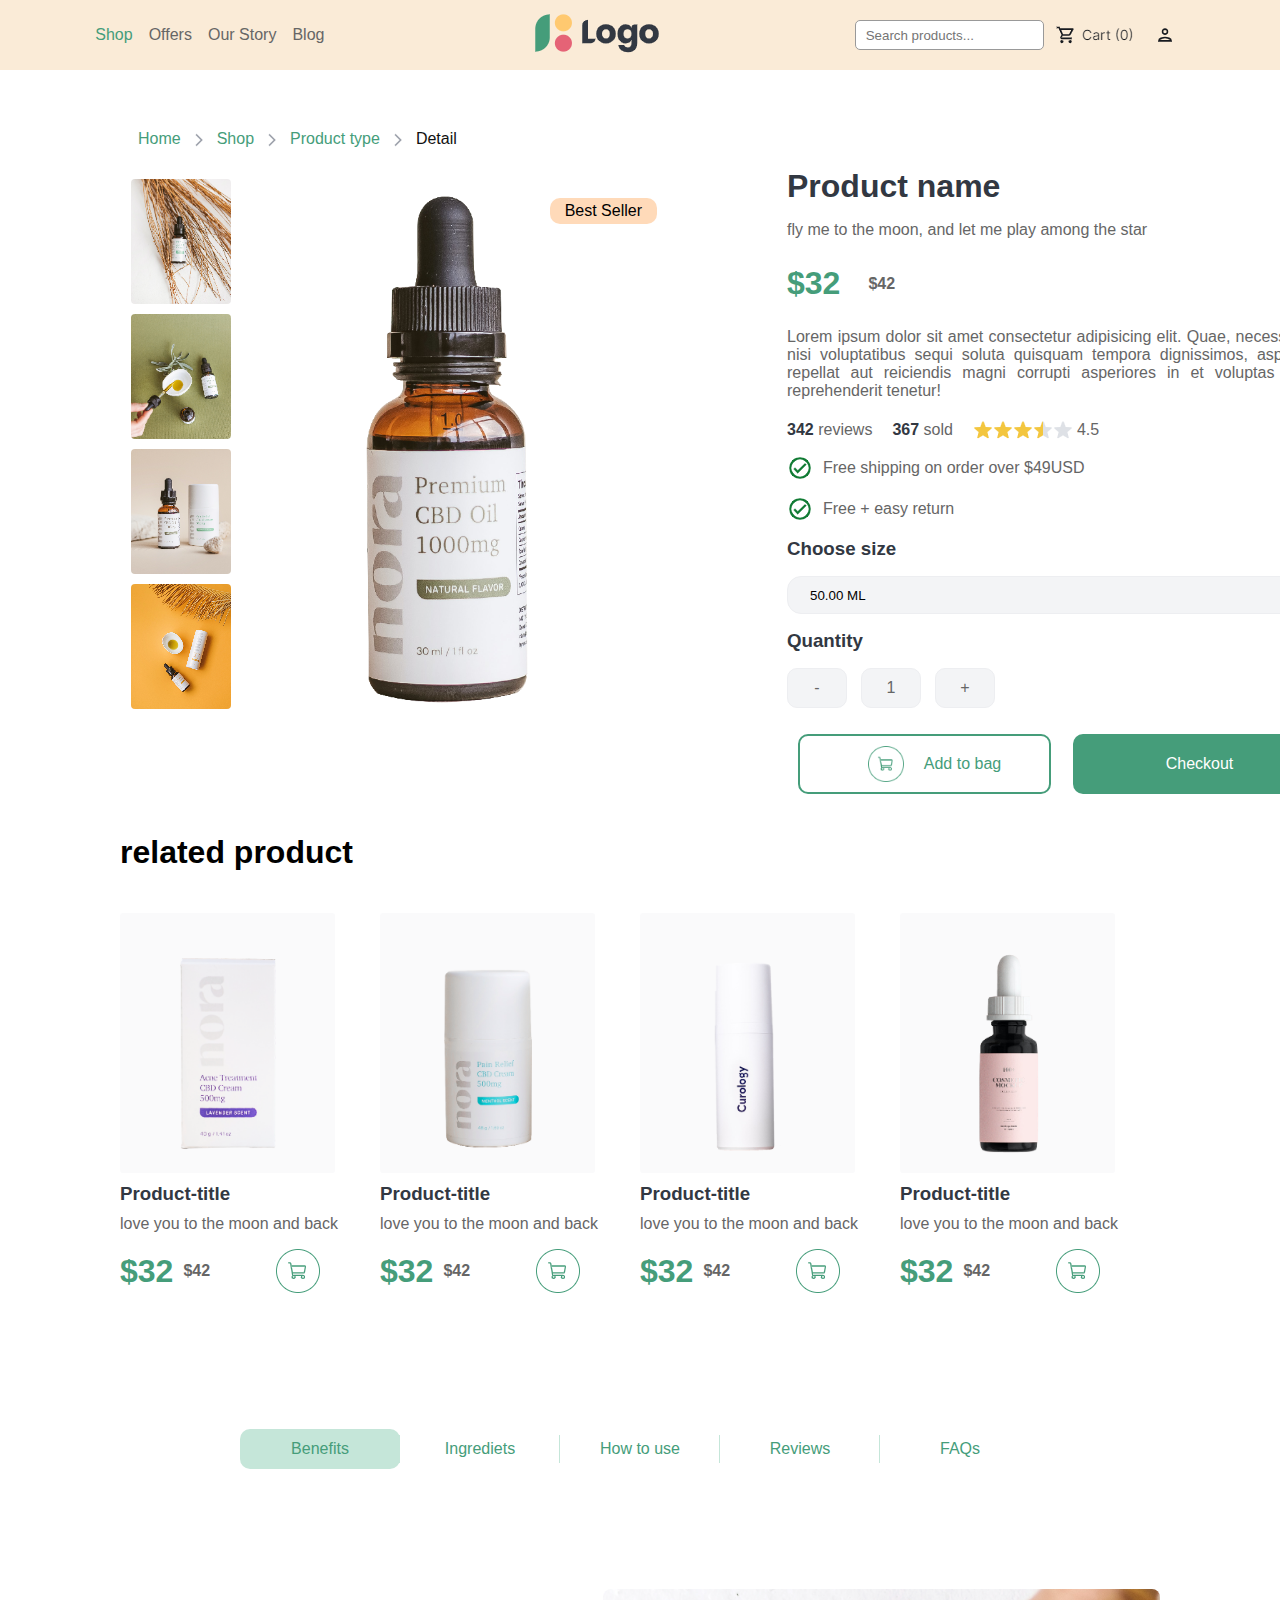
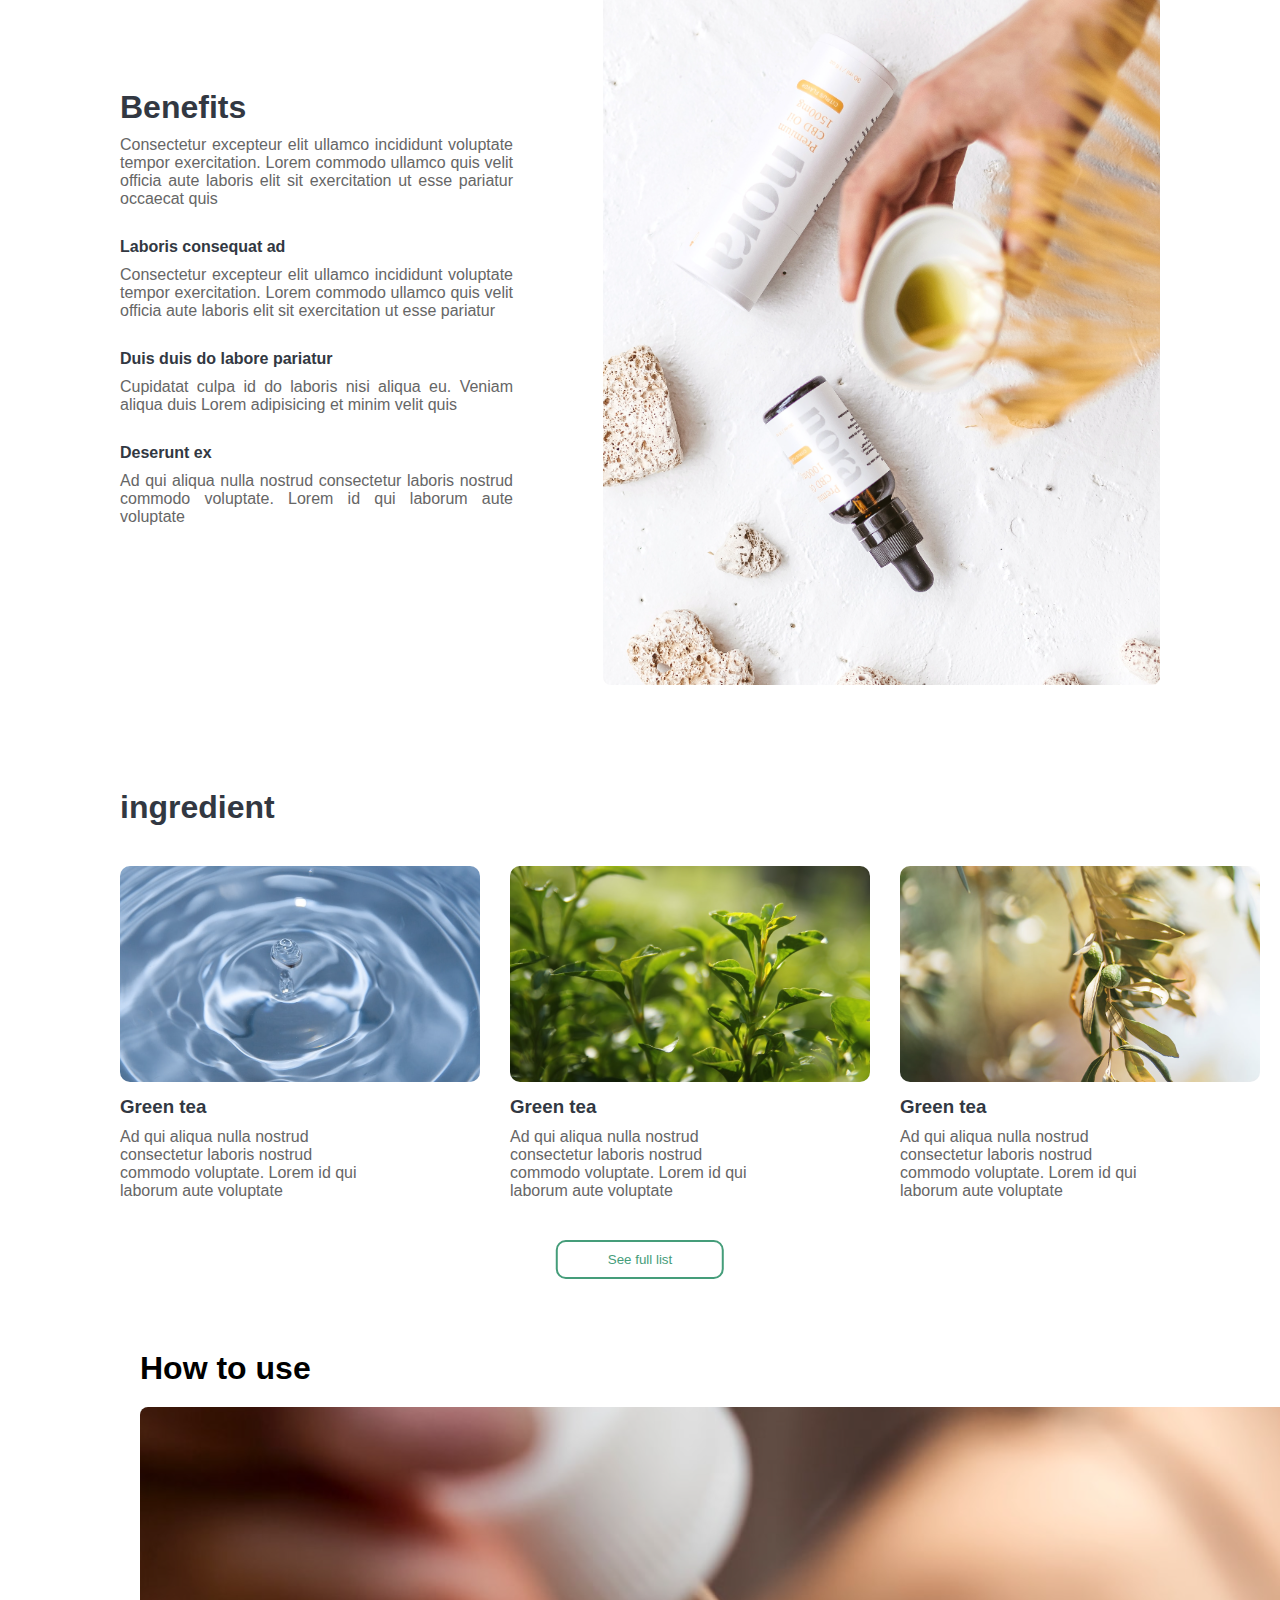
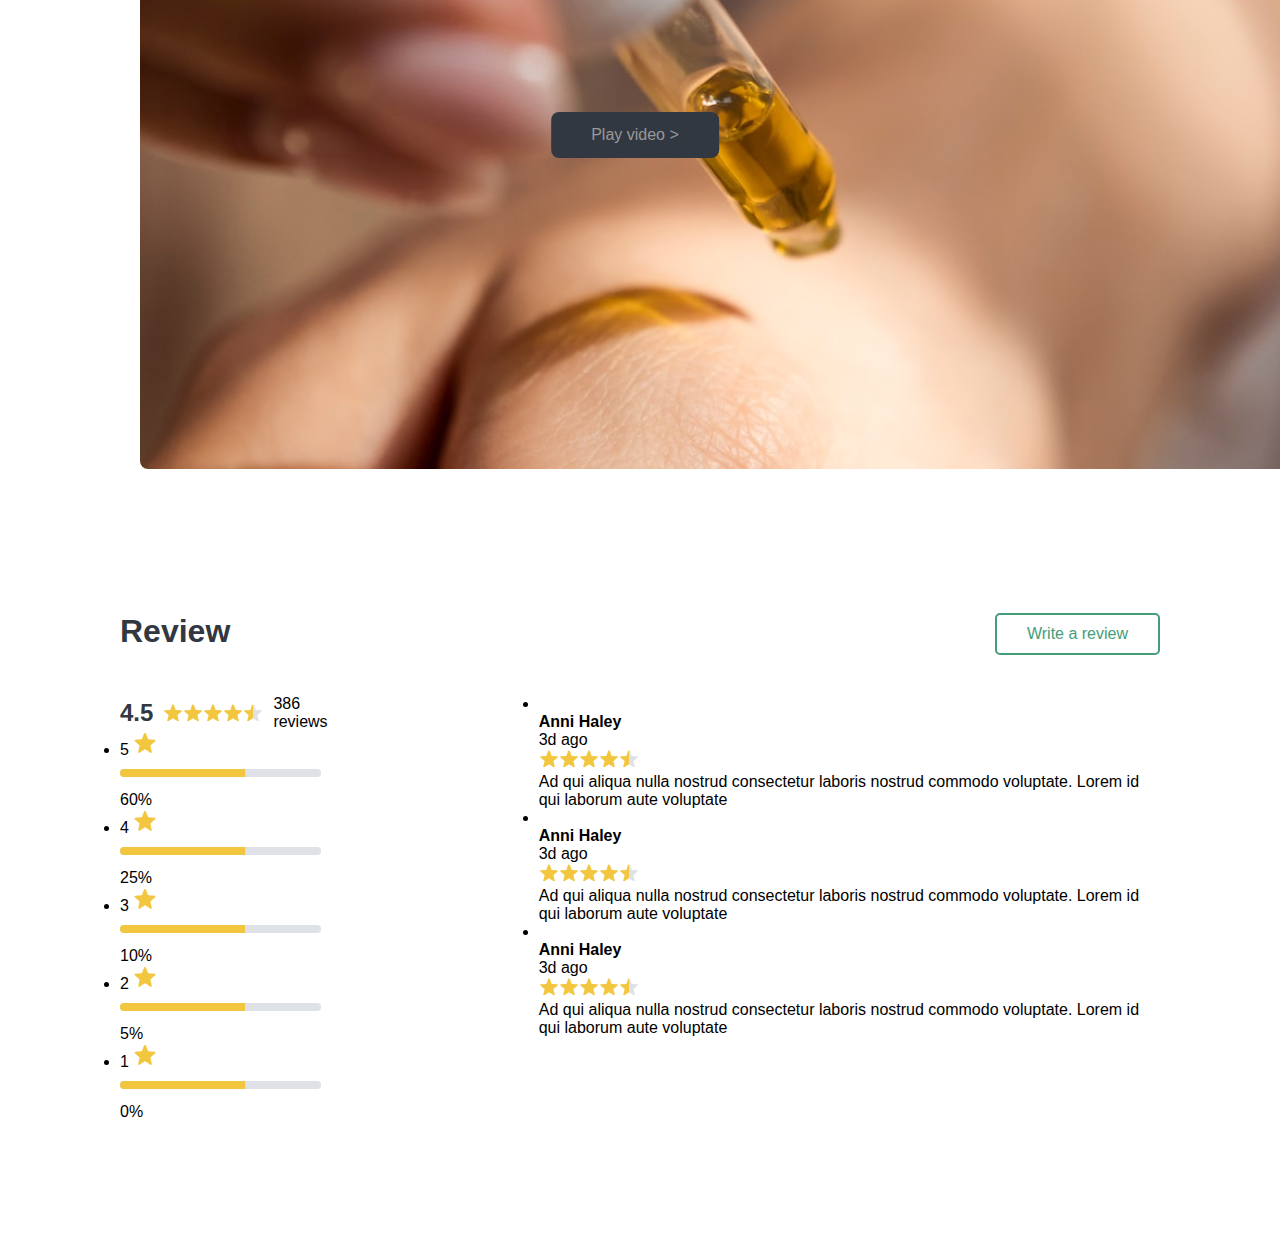
==== commit 829e0de1: "fix" ====
--- a/ThucHanh-t5/index.html
+++ b/ThucHanh-t5/index.html
@@ -263,8 +263,108 @@
 
             <div class="review">
                 <div class="review-title">
-                    <h1>Review</h1>
-                    
+                    <h1 class="title">Review</h1>
+                    <div class="write-rieview">
+                        <span>Write a review</span>
+                    </div>          
+                </div>
+
+                <div class="specific-review">
+                    <div class="specific-review-rank">
+                        <div class="specific-review-rank-total">
+                            <h2 class="title">4.5</h2>
+                            <img src="./img/Rating 1 (3).png" alt="">
+                            <span>386 reviews</span>
+                        </div>
+                        <ul class="specific-review-rating">
+                            <li class="specific-review-rating-item">
+                                <span>5</span>
+                                <img src="./img/Rating 1 (2).png" alt="">
+                                <img src="./img/Slider 1.png" alt="">
+                                <span>60%</span>
+
+                            </li>
+                            <li class="specific-review-rating-item">
+                                <span>4</span>
+                                <img src="./img/Rating 1 (2).png" alt="">
+                                <img src="./img/Slider 1.png" alt="">
+                                <span>25%</span>
+                            </li>
+                            <li class="specific-review-rating-item">
+                                <span>3</span>
+                                <img src="./img/Rating 1 (2).png" alt="">
+                                <img src="./img/Slider 1.png" alt="">
+                                <span>10%</span>
+                            </li>
+                            <li class="specific-review-rating-item">
+                                <span>2</span>
+                                <img src="./img/Rating 1 (2).png" alt="">
+                                <img src="./img/Slider 1.png" alt="">
+                                <span>5%</span>
+                            </li>
+                            <li class="specific-review-rating-item">
+                                <span>1</span>
+                                <img src="./img/Rating 1 (2).png" alt="">
+                                <img src="./img/Slider 1.png" alt="">
+                                <span>0%</span>
+                            </li>
+                        </ul>
+                    </div>
+                    <div class="specific-review-eg">
+                        <ul class="specific-review-eg-list">
+                            <li class="specific-review-eg-item">
+                                <div class="specific-review-eg-user">
+                                    <img src="https://ps.w.org/user-avatar-reloaded/assets/icon-256x256.png?rev=2540745" alt="">
+                                    <div class="specific-review-eg-user-info">
+                                        <div class="specific-review-eg-user-name">
+                                            <h4>Anni Haley</h4>
+                                            <span>3d ago</span>
+                                        </div>
+                                        <img src="./img/Rating 1.png" alt="">
+                                    </div>
+                                </div>
+
+                                <div class="specific-review-eg-cmt">
+                                    <span>Ad qui aliqua nulla nostrud consectetur laboris nostrud commodo voluptate. Lorem id qui laborum aute voluptate</span>
+                                </div>
+                            </li>
+
+                            <li class="specific-review-eg-item">
+                                <div class="specific-review-eg-user">
+                                    <img src="https://ps.w.org/user-avatar-reloaded/assets/icon-256x256.png?rev=2540745" alt="">
+                                    <div class="specific-review-eg-user-info">
+                                        <div class="specific-review-eg-user-name">
+                                            <h4>Anni Haley</h4>
+                                            <span>3d ago</span>
+                                        </div>
+                                        <img src="./img/Rating 1.png" alt="">
+                                    </div>
+                                </div>
+
+                                <div class="specific-review-eg-cmt">
+                                    <span>Ad qui aliqua nulla nostrud consectetur laboris nostrud commodo voluptate. Lorem id qui laborum aute voluptate</span>
+                                </div>
+                            </li>
+
+                            <li class="specific-review-eg-item">
+                                <div class="specific-review-eg-user">
+                                    <img src="https://ps.w.org/user-avatar-reloaded/assets/icon-256x256.png?rev=2540745" alt="">
+                                    <div class="specific-review-eg-user-info">
+                                        <div class="specific-review-eg-user-name">
+                                            <h4>Anni Haley</h4>
+                                            <span>3d ago</span>
+                                        </div>
+                                        <img src="./img/Rating 1.png" alt="">
+                                    </div>
+                                </div>
+
+                                <div class="specific-review-eg-cmt">
+                                    <span>Ad qui aliqua nulla nostrud consectetur laboris nostrud commodo voluptate. Lorem id qui laborum aute voluptate</span>
+                                </div>
+                            </li>
+                
+                        </ul>
+                    </div>
                 </div>
             </div>
         </div>
--- a/ThucHanh-t5/style.css
+++ b/ThucHanh-t5/style.css
@@ -423,3 +423,39 @@
     cursor: pointer;
 }
 
+.review {
+    padding: 0 120px;
+}
+
+.review-title {
+    display: flex;
+    justify-content: space-between;
+}
+
+.write-rieview {
+    display: flex;
+    border: 2px solid #459D7a;
+    color: #459D7a;
+    align-items: center;
+    padding: 10px 30px;
+    border-radius: 5px;
+}
+
+.specific-review {
+    display: flex;
+    margin-top: 40px;
+}
+
+.specific-review-rank {
+    width: fit-content;
+    margin-right: 200px;
+}
+
+.specific-review-rank-total {
+    display: flex;
+    align-items: center;
+}
+
+.specific-review-rank-total img {
+    margin: 0 10px 0 10px;
+}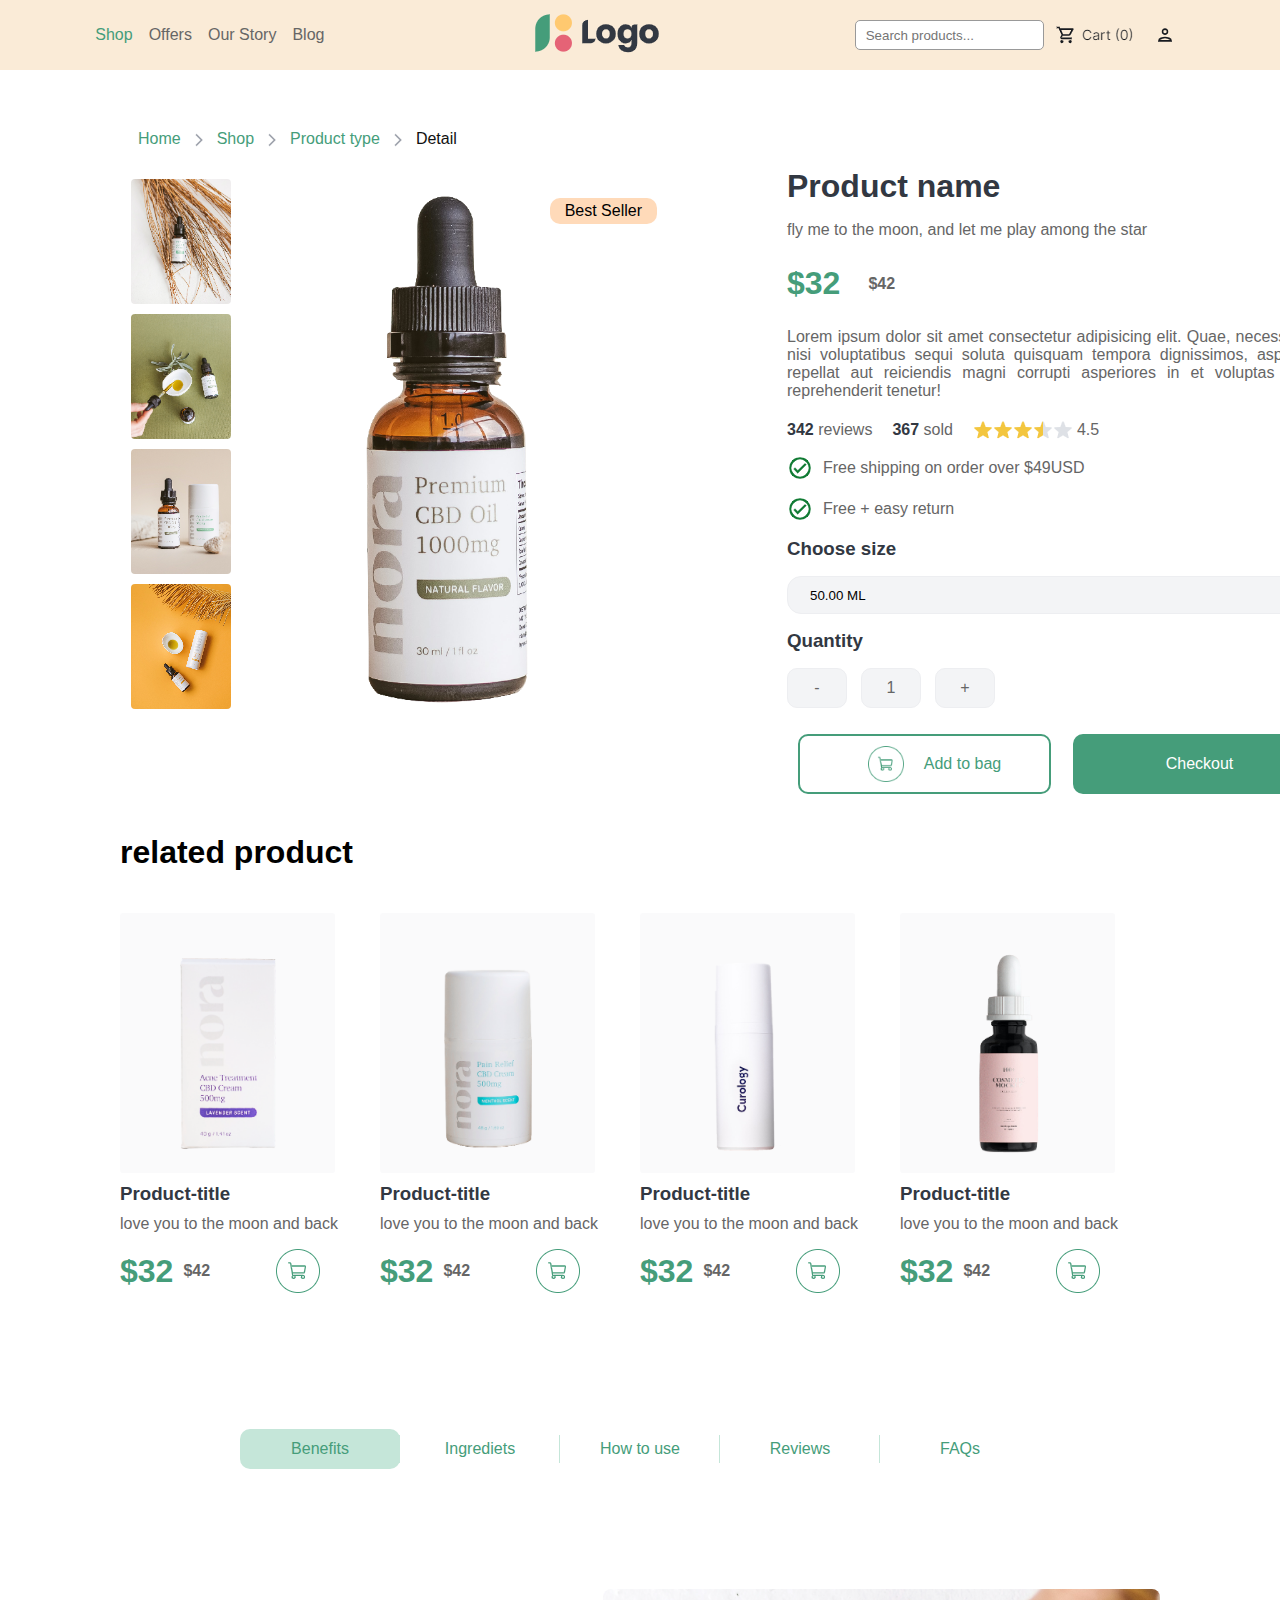
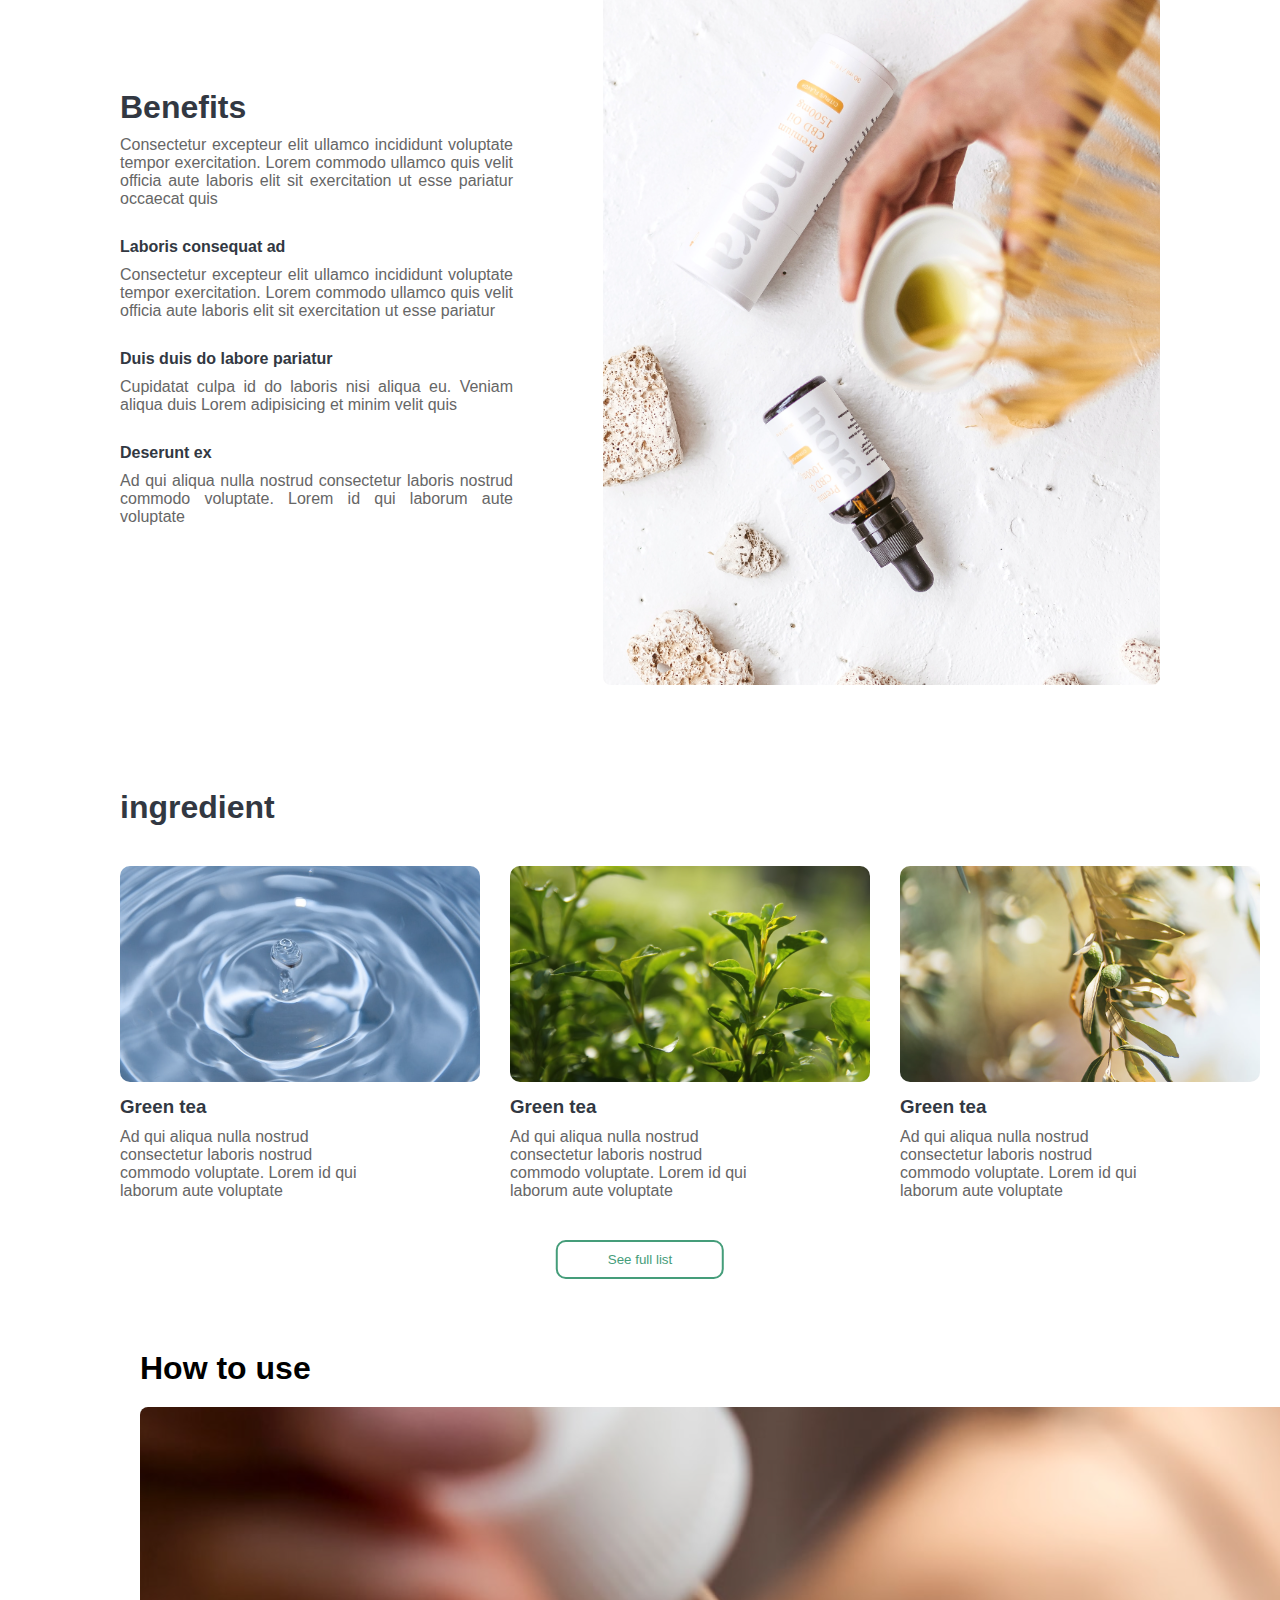
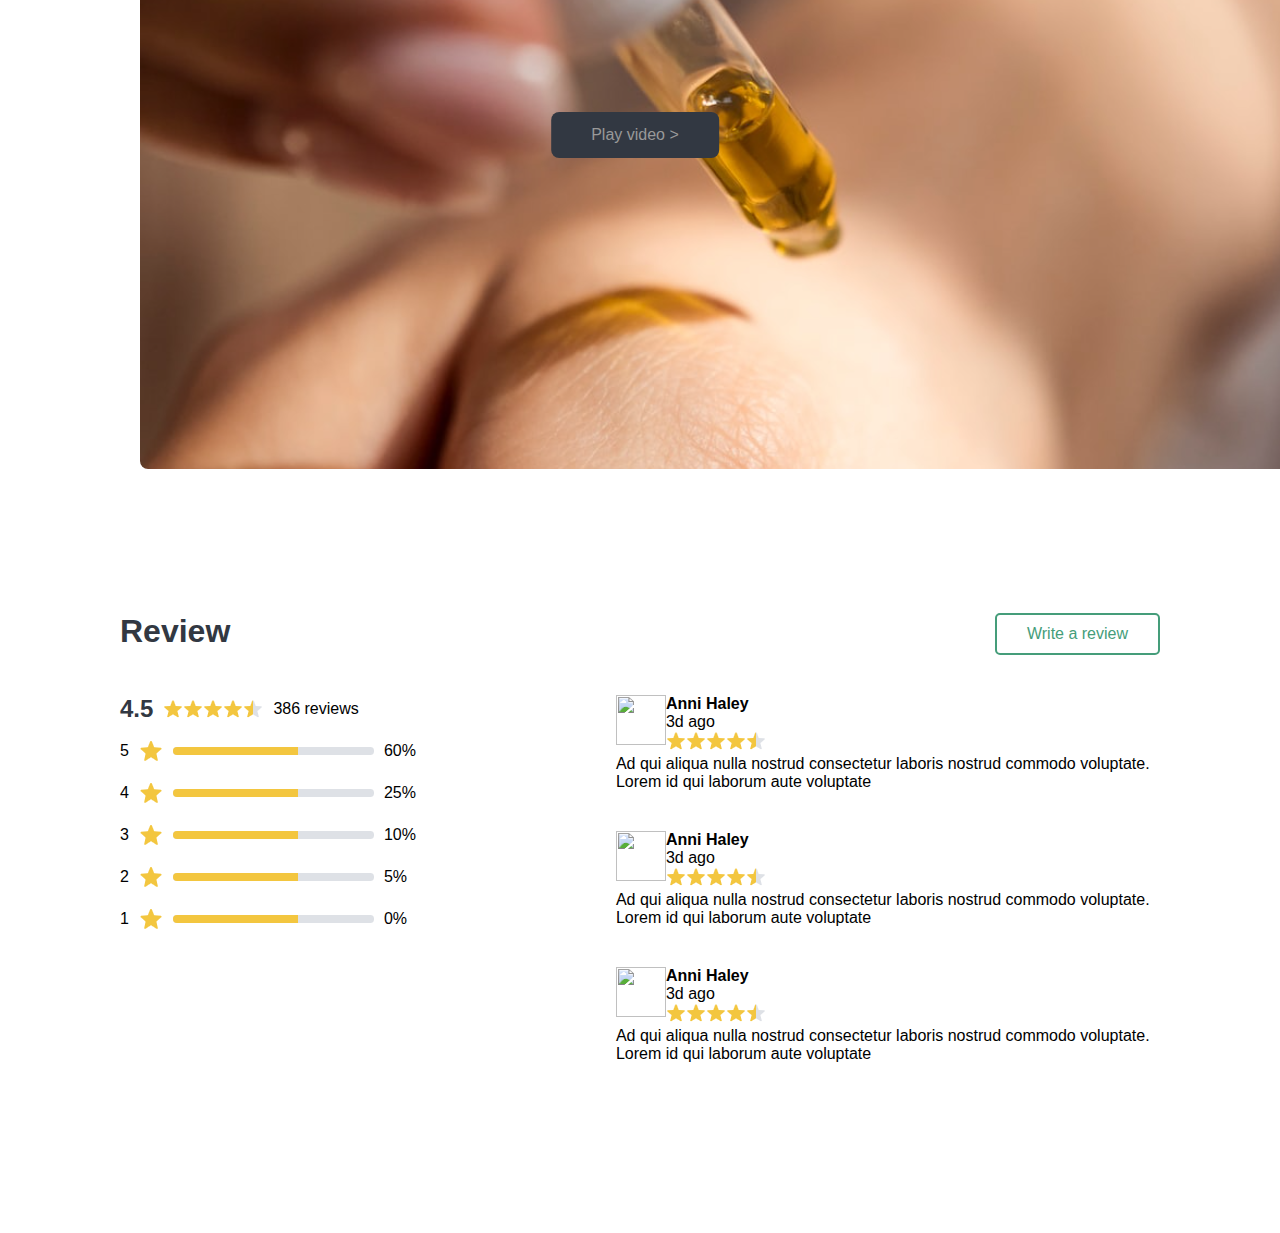
==== commit 5d2cdb23: "fix" ====
--- a/ThucHanh-t5/index.html
+++ b/ThucHanh-t5/index.html
@@ -279,34 +279,34 @@
                         <ul class="specific-review-rating">
                             <li class="specific-review-rating-item">
                                 <span>5</span>
-                                <img src="./img/Rating 1 (2).png" alt="">
-                                <img src="./img/Slider 1.png" alt="">
-                                <span>60%</span>
+                                <img class="specific-review-rating-star" src="./img/Rating 1 (2).png" alt="">
+                                <img src="./img/Slider 1.png" alt="">
+                                <p>60%</p>
 
                             </li>
                             <li class="specific-review-rating-item">
                                 <span>4</span>
-                                <img src="./img/Rating 1 (2).png" alt="">
-                                <img src="./img/Slider 1.png" alt="">
-                                <span>25%</span>
+                                <img class="specific-review-rating-star" src="./img/Rating 1 (2).png" alt="">
+                                <img src="./img/Slider 1.png" alt="">
+                                <p>25%</p>
                             </li>
                             <li class="specific-review-rating-item">
                                 <span>3</span>
-                                <img src="./img/Rating 1 (2).png" alt="">
-                                <img src="./img/Slider 1.png" alt="">
-                                <span>10%</span>
+                                <img class="specific-review-rating-star" src="./img/Rating 1 (2).png" alt="">
+                                <img src="./img/Slider 1.png" alt="">
+                                <p>10%</p>
                             </li>
                             <li class="specific-review-rating-item">
                                 <span>2</span>
-                                <img src="./img/Rating 1 (2).png" alt="">
-                                <img src="./img/Slider 1.png" alt="">
-                                <span>5%</span>
+                                <img class="specific-review-rating-star" src="./img/Rating 1 (2).png" alt="">
+                                <img src="./img/Slider 1.png" alt="">
+                                <p>5%</p>
                             </li>
                             <li class="specific-review-rating-item">
                                 <span>1</span>
-                                <img src="./img/Rating 1 (2).png" alt="">
-                                <img src="./img/Slider 1.png" alt="">
-                                <span>0%</span>
+                                <img class="specific-review-rating-star" src="./img/Rating 1 (2).png" alt="">
+                                <img src="./img/Slider 1.png" alt="">
+                                <p>0%</p>
                             </li>
                         </ul>
                     </div>
@@ -314,7 +314,7 @@
                         <ul class="specific-review-eg-list">
                             <li class="specific-review-eg-item">
                                 <div class="specific-review-eg-user">
-                                    <img src="https://ps.w.org/user-avatar-reloaded/assets/icon-256x256.png?rev=2540745" alt="">
+                                    <img  class="specific-review-eg-user-img" src="https://ps.w.org/user-avatar-reloaded/assets/icon-256x256.png?rev=2540745" alt="">
                                     <div class="specific-review-eg-user-info">
                                         <div class="specific-review-eg-user-name">
                                             <h4>Anni Haley</h4>
@@ -331,7 +331,7 @@
 
                             <li class="specific-review-eg-item">
                                 <div class="specific-review-eg-user">
-                                    <img src="https://ps.w.org/user-avatar-reloaded/assets/icon-256x256.png?rev=2540745" alt="">
+                                    <img  class="specific-review-eg-user-img" src="https://ps.w.org/user-avatar-reloaded/assets/icon-256x256.png?rev=2540745" alt="">
                                     <div class="specific-review-eg-user-info">
                                         <div class="specific-review-eg-user-name">
                                             <h4>Anni Haley</h4>
@@ -348,7 +348,7 @@
 
                             <li class="specific-review-eg-item">
                                 <div class="specific-review-eg-user">
-                                    <img src="https://ps.w.org/user-avatar-reloaded/assets/icon-256x256.png?rev=2540745" alt="">
+                                    <img  class="specific-review-eg-user-img" src="https://ps.w.org/user-avatar-reloaded/assets/icon-256x256.png?rev=2540745" alt="">
                                     <div class="specific-review-eg-user-info">
                                         <div class="specific-review-eg-user-name">
                                             <h4>Anni Haley</h4>
--- a/ThucHanh-t5/style.css
+++ b/ThucHanh-t5/style.css
@@ -458,4 +458,39 @@
 
 .specific-review-rank-total img {
     margin: 0 10px 0 10px;
+}
+
+.specific-review-rating {
+    list-style: none;
+}
+
+.specific-review-rating-item {
+    display: flex;
+    align-items: center;
+    margin-top: 14px;
+}
+
+.specific-review-rating-star {
+    margin: 0 10px;
+}
+
+.specific-review-rating-item p {
+    margin-left: 10px;
+}
+
+.specific-review-eg-list {
+    list-style: none;
+}
+
+.specific-review-eg-item {
+    margin-bottom: 40px;
+}
+
+.specific-review-eg-user {
+    display: flex;
+}
+
+.specific-review-eg-user-img {
+    width: 50px;
+    height: 50px;
 }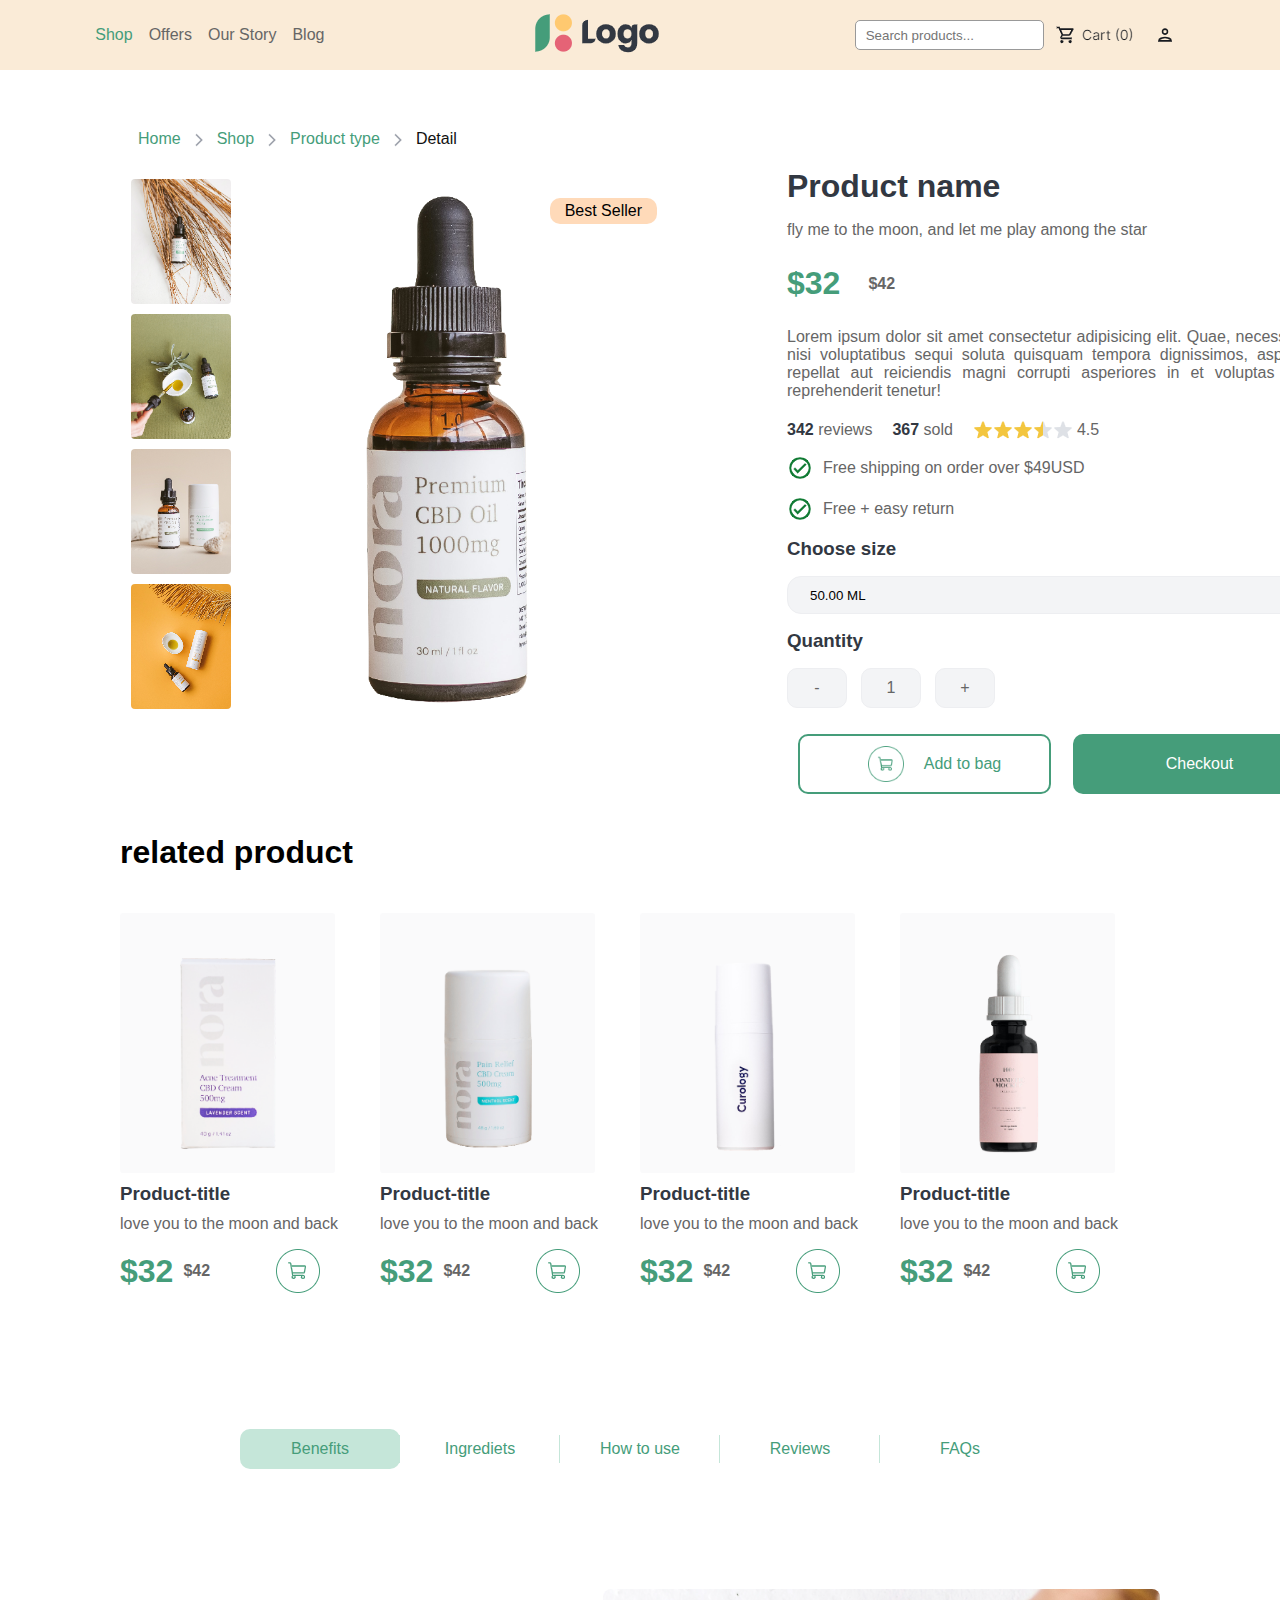
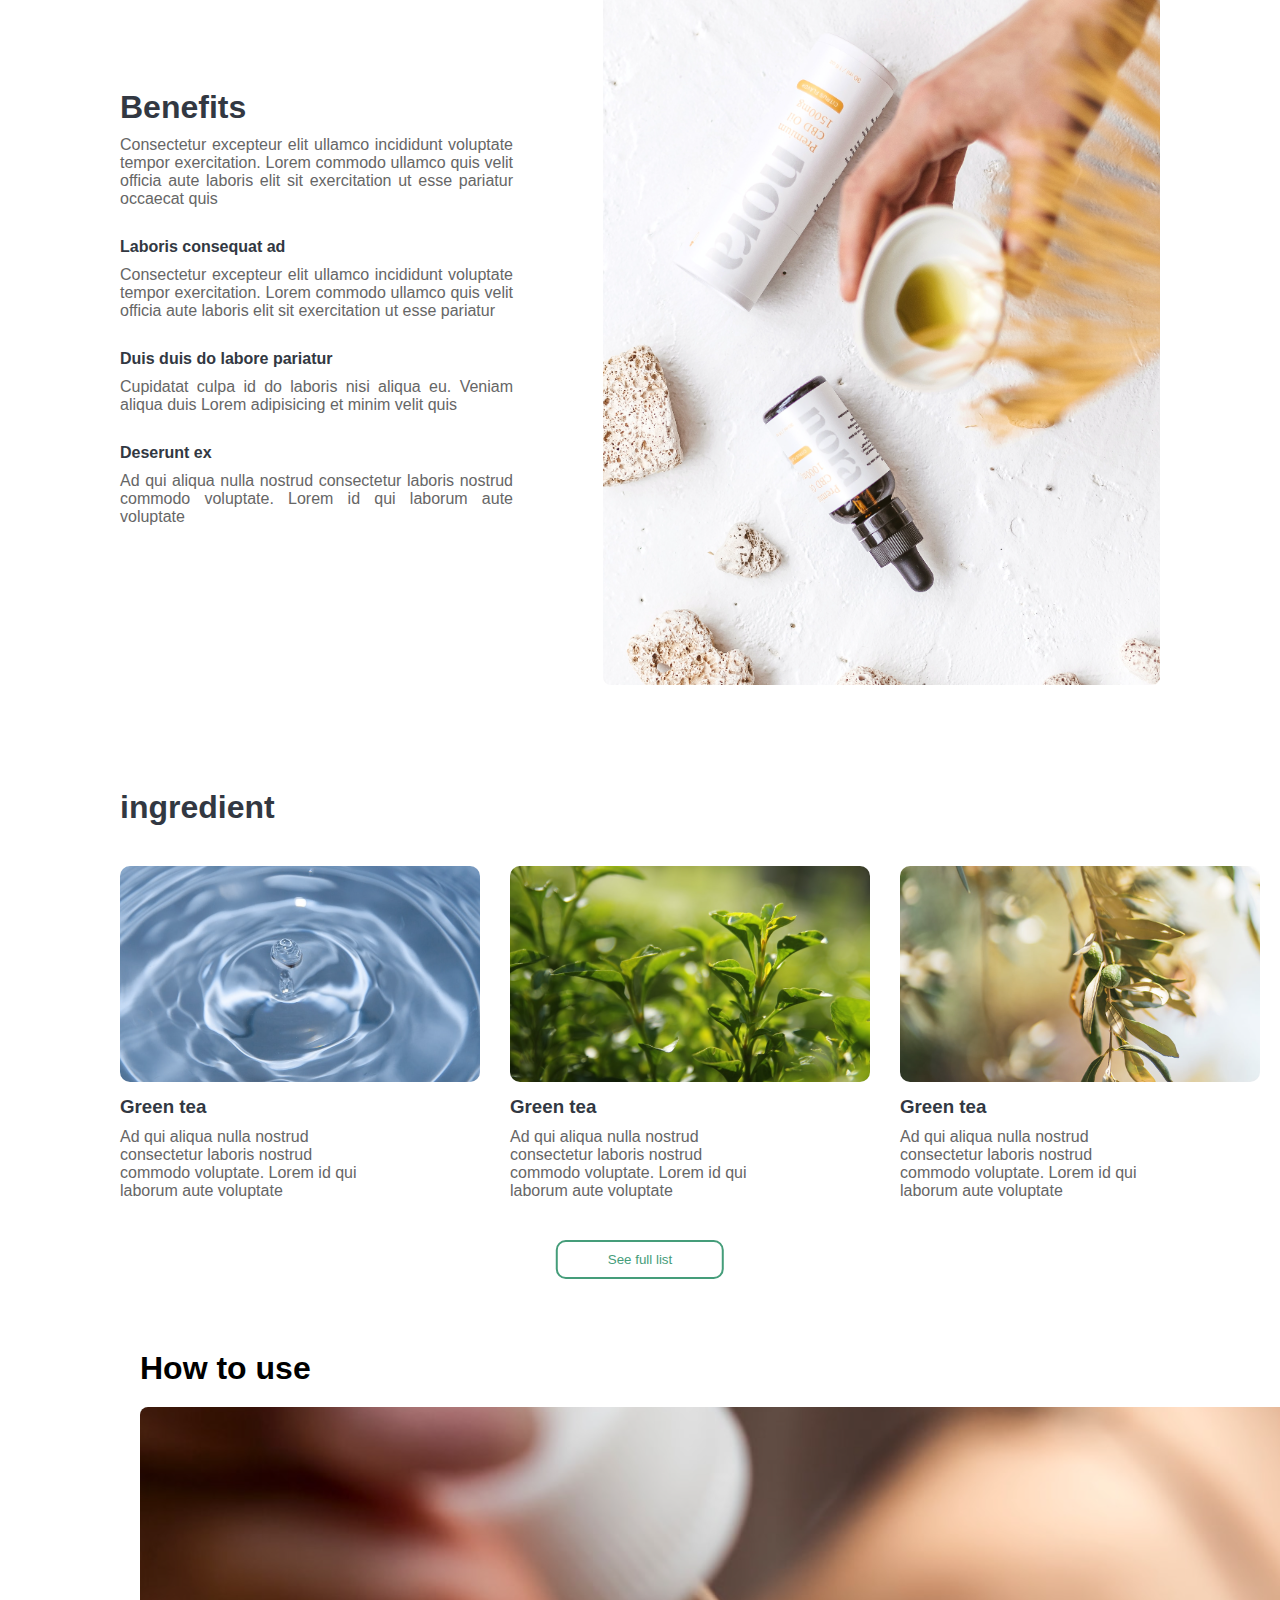
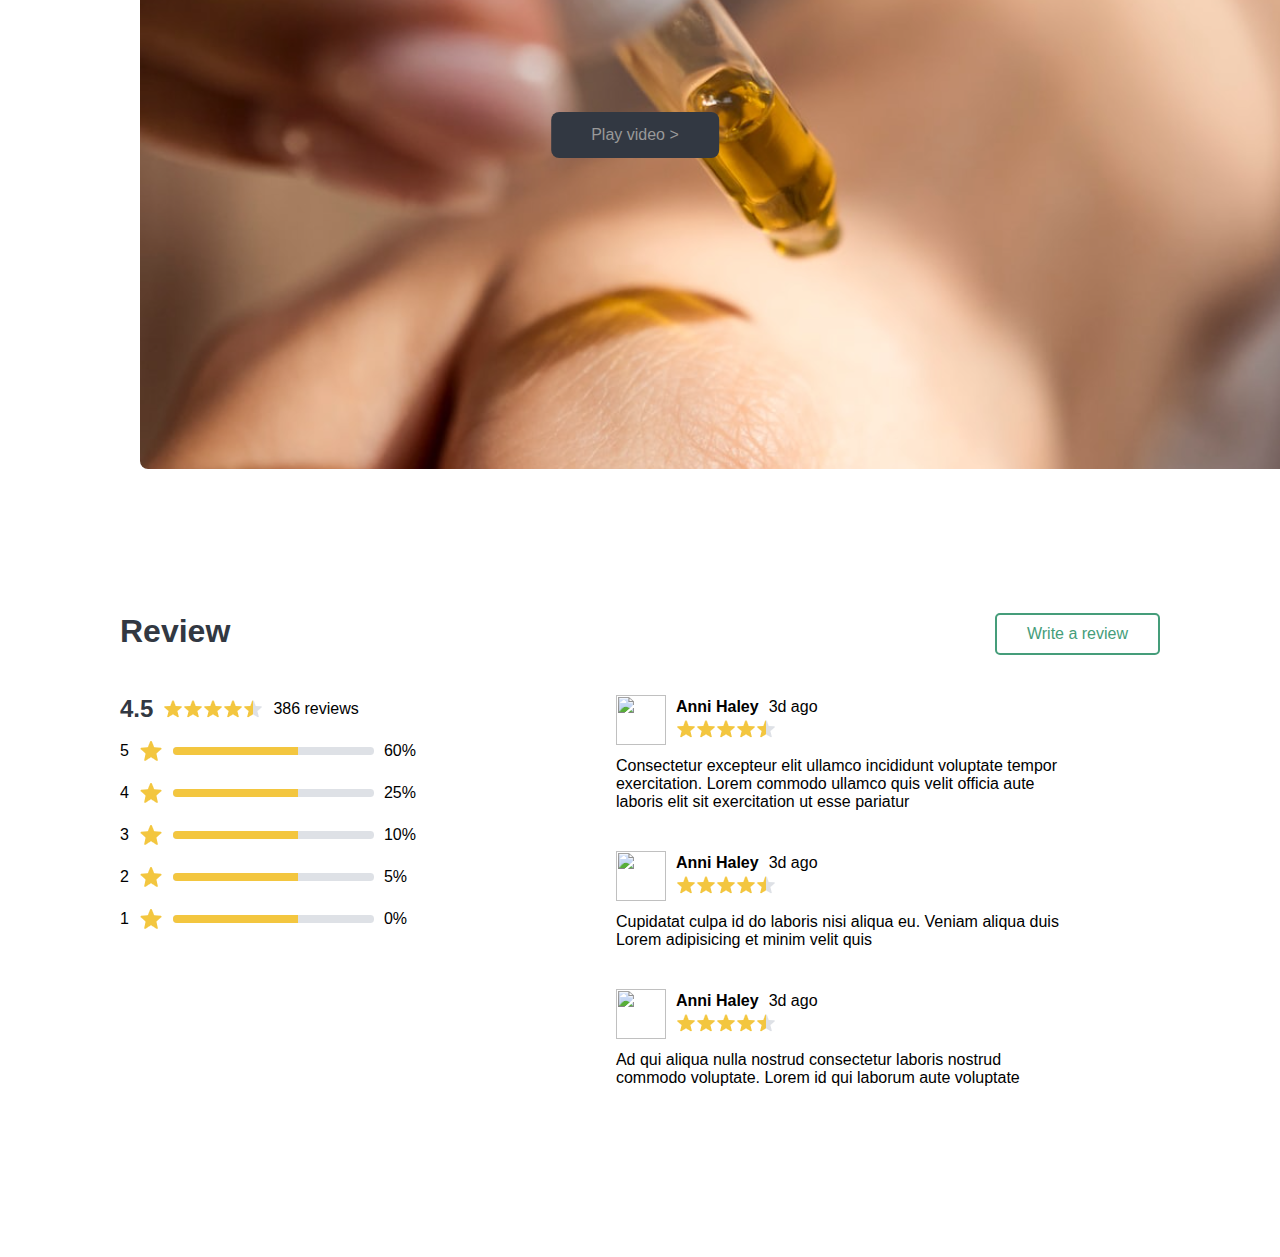
==== commit 6a347d99: "fix" ====
--- a/ThucHanh-t5/index.html
+++ b/ThucHanh-t5/index.html
@@ -325,7 +325,7 @@
                                 </div>
 
                                 <div class="specific-review-eg-cmt">
-                                    <span>Ad qui aliqua nulla nostrud consectetur laboris nostrud commodo voluptate. Lorem id qui laborum aute voluptate</span>
+                                    <span>Consectetur excepteur elit ullamco incididunt voluptate tempor exercitation. Lorem commodo ullamco quis velit officia aute laboris elit sit exercitation ut esse pariatur</span>
                                 </div>
                             </li>
 
@@ -342,7 +342,7 @@
                                 </div>
 
                                 <div class="specific-review-eg-cmt">
-                                    <span>Ad qui aliqua nulla nostrud consectetur laboris nostrud commodo voluptate. Lorem id qui laborum aute voluptate</span>
+                                    <span>Cupidatat culpa id do laboris nisi aliqua eu. Veniam aliqua duis Lorem adipisicing et minim velit quis</span>
                                 </div>
                             </li>
 
--- a/ThucHanh-t5/style.css
+++ b/ThucHanh-t5/style.css
@@ -484,13 +484,26 @@
 
 .specific-review-eg-item {
     margin-bottom: 40px;
+    margin-right: 100px;
 }
 
 .specific-review-eg-user {
     display: flex;
+    margin-bottom: 12px;
+    align-items: center;
 }
 
 .specific-review-eg-user-img {
     width: 50px;
     height: 50px;
+    margin-right: 10px;
+}
+
+.specific-review-eg-user-name {
+    display: flex;
+    margin-bottom: 3px;
+}
+
+.specific-review-eg-user-name span {
+    margin-left: 10px;
 }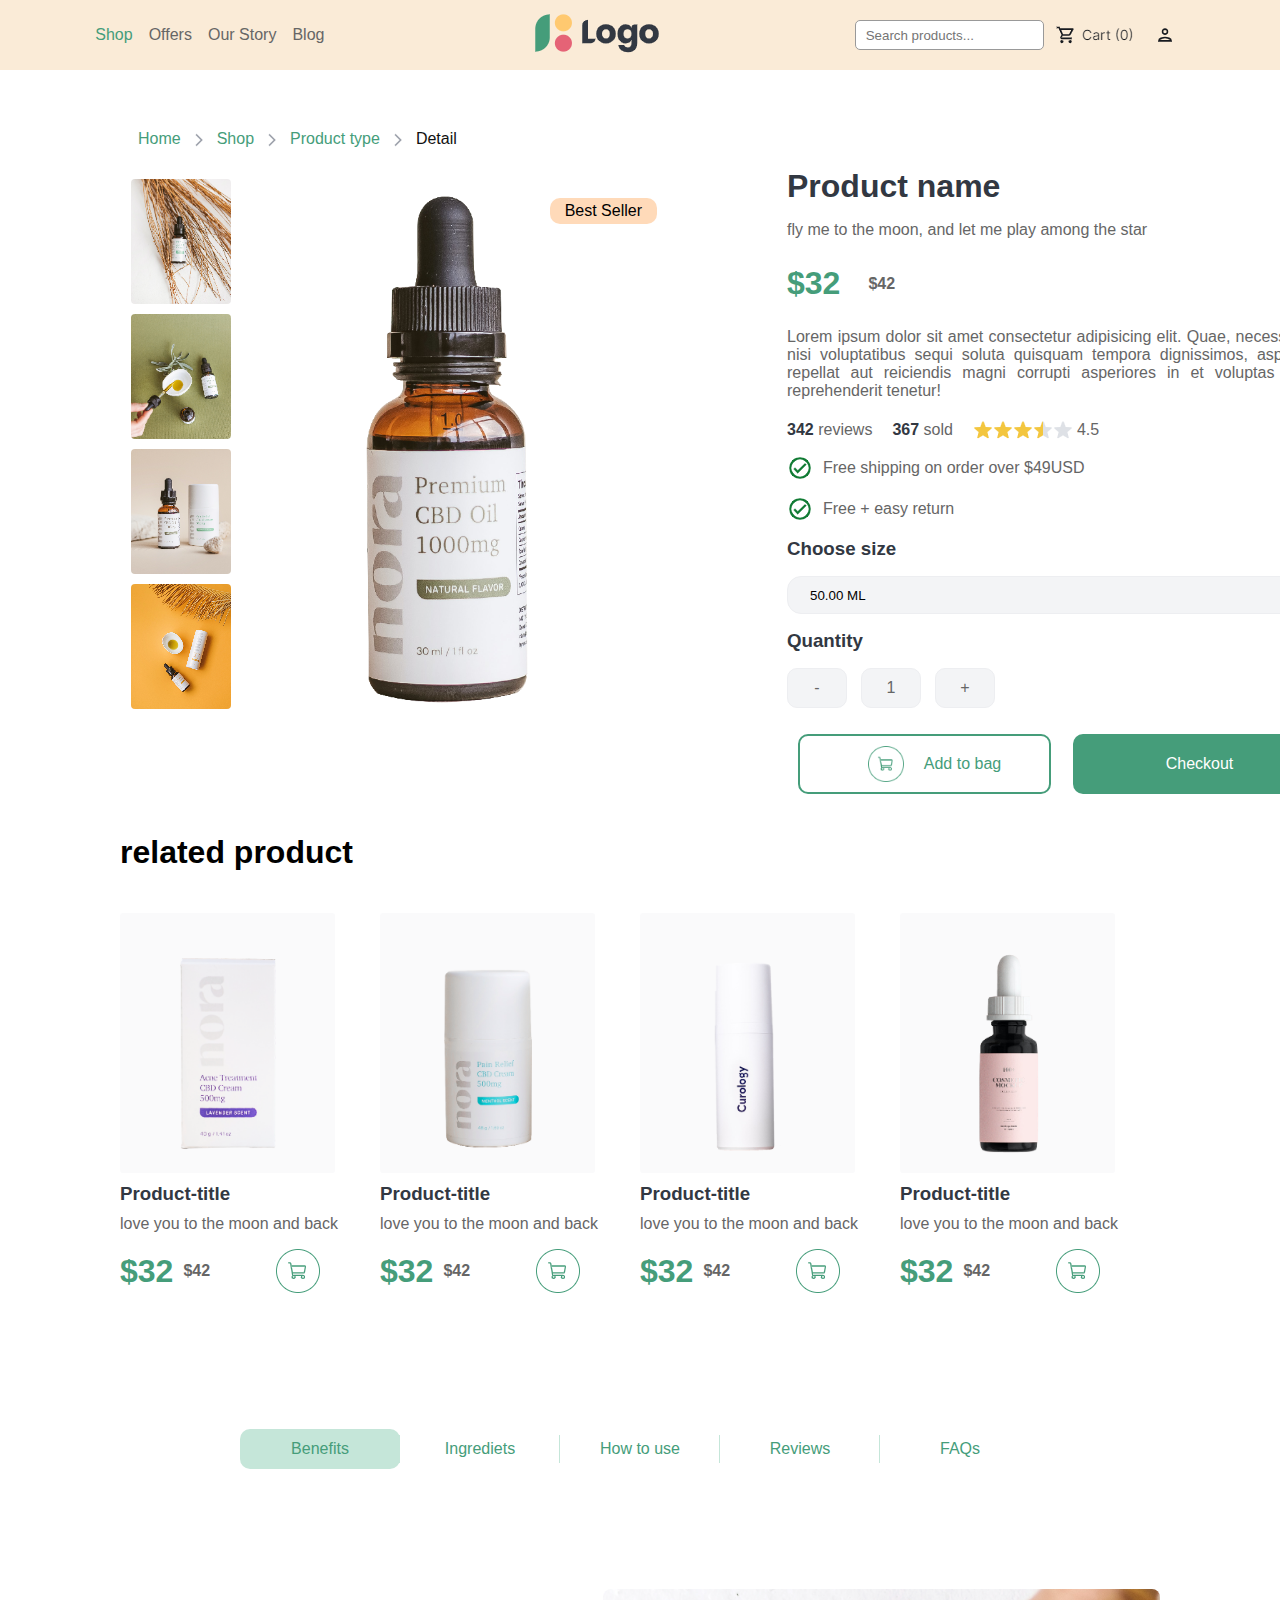
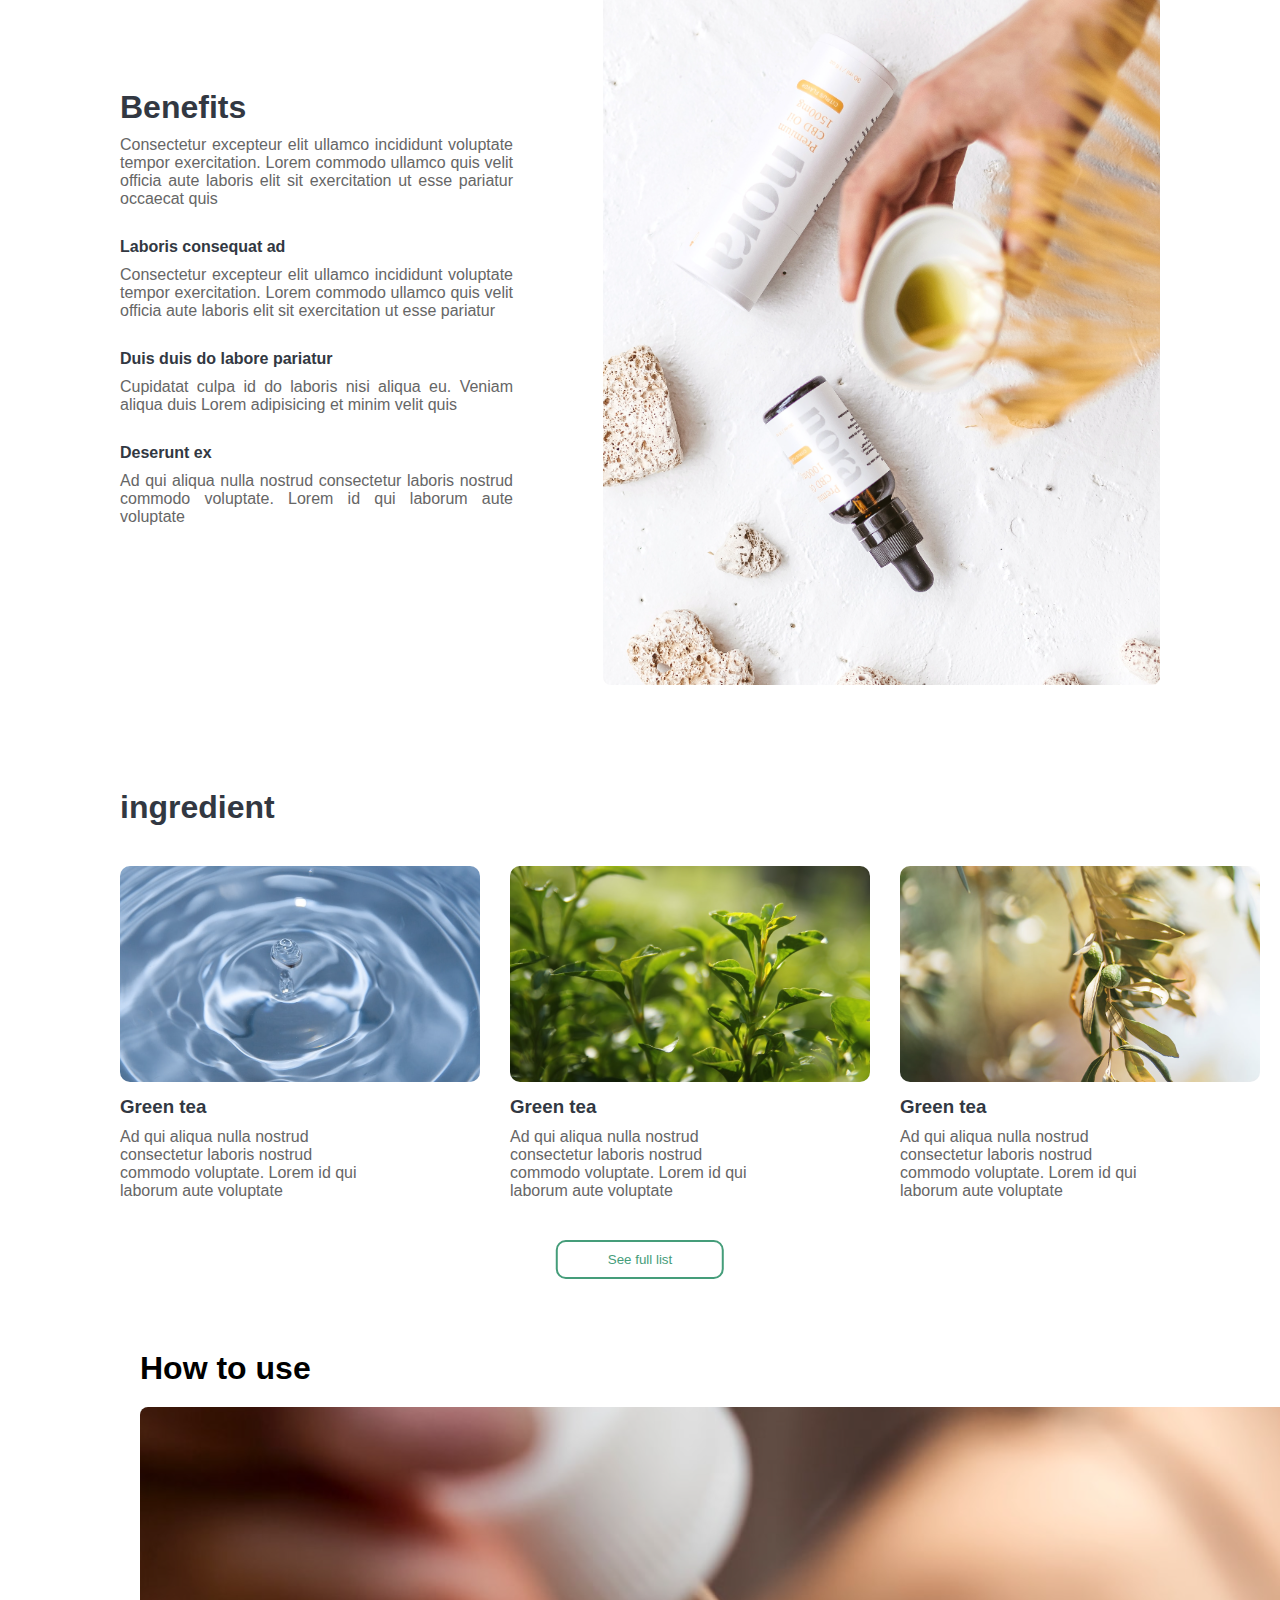
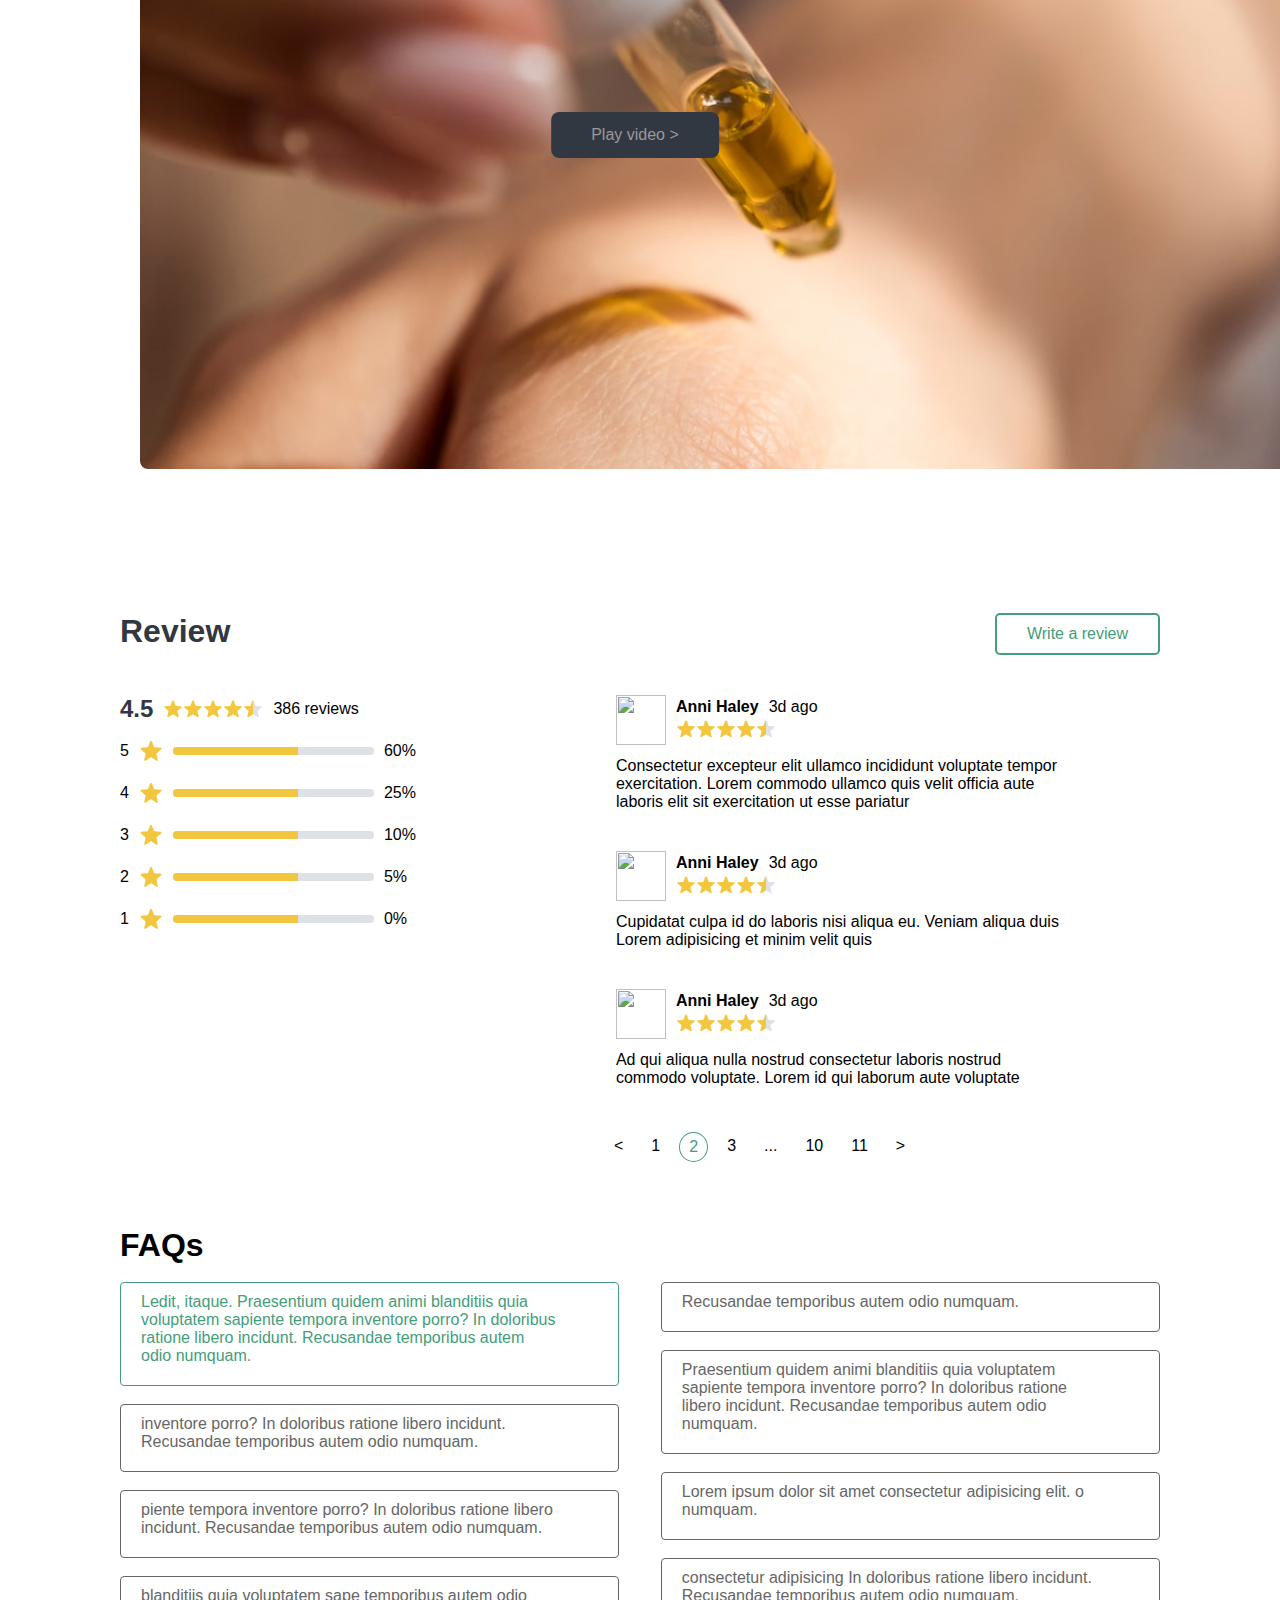
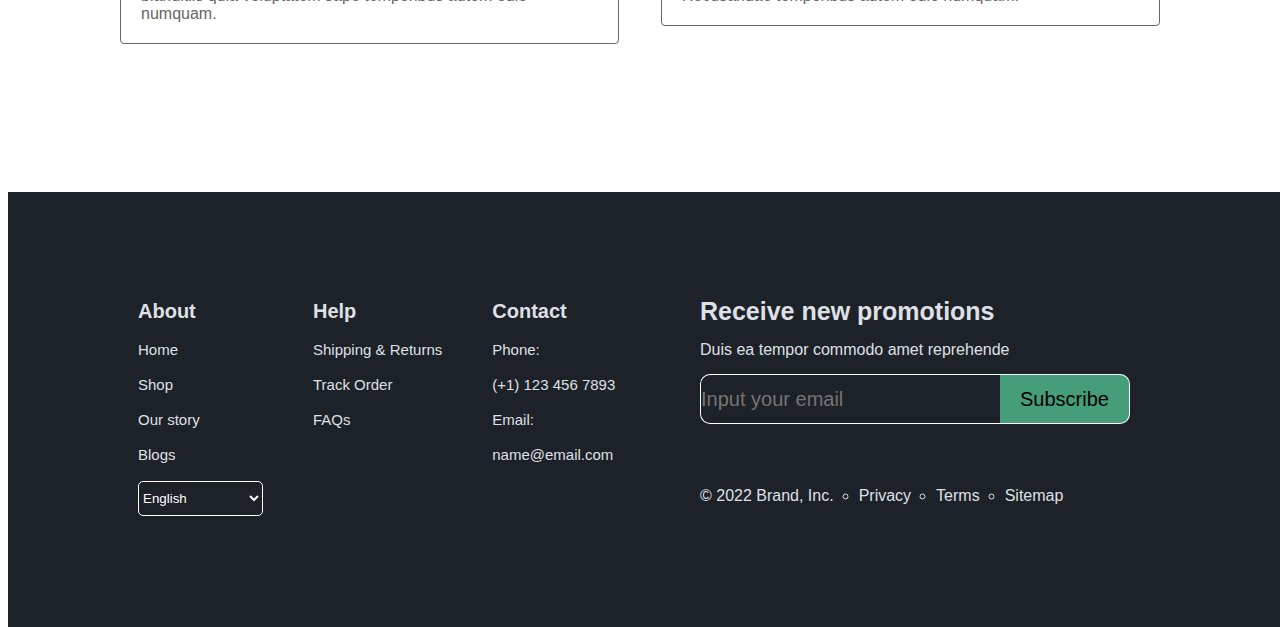
==== commit fd730873: "fix" ====
--- a/ThucHanh-t5/index.html
+++ b/ThucHanh-t5/index.html
@@ -367,11 +367,142 @@
                     </div>
                 </div>
             </div>
+            <div class="review-number">
+                <ul class="review-number-list">
+                    <li>&lt;</li>
+                    <li>1</li>
+                    <li class="review-number-list-active">2</li>
+                    <li>3</li>
+                    <li>...</li>
+                    <li>10</li>
+                    <li>11</li>
+                    <li>></li>
+                </ul>
+            </div>
+
+            <div class="faqs">
+                <h1>FAQs</h1>
+                <div class="faqs-total">
+                    <div class="faqs-total-left">
+                        <div class="faqs-total-item faqs-total-item-active">
+                            <span>
+                                Ledit, itaque. Praesentium quidem animi blanditiis quia voluptatem sapiente tempora inventore porro? In doloribus ratione libero incidunt. Recusandae temporibus autem odio numquam.
+                            </span>
+                        </div>
+    
+                        <div class="faqs-total-item">
+                            <span>
+                                inventore porro? In doloribus ratione libero incidunt. Recusandae temporibus autem odio numquam.
+                            </span>
+                        </div>
+    
+                        <div class="faqs-total-item">
+                            <span>
+                                piente tempora inventore porro? In doloribus ratione libero incidunt. Recusandae temporibus autem odio numquam.
+                            </span>
+                        </div>
+    
+    
+                        <div class="faqs-total-item">
+                            <span>
+                                blanditiis quia voluptatem sape temporibus autem odio numquam.
+                            </span>
+                        </div>
+                    </div>
+
+                    <div class="faqs-total-right">
+                        <div class="faqs-total-item">
+                            <span>
+                               Recusandae temporibus autem odio numquam.
+                            </span>
+                        </div>
+    
+                        <div class="faqs-total-item">
+                            <span>
+                                Praesentium quidem animi blanditiis quia voluptatem sapiente tempora inventore porro? In doloribus ratione libero incidunt. Recusandae temporibus autem odio numquam.
+                            </span>
+                        </div>
+    
+                        <div class="faqs-total-item">
+                            <span>
+                                Lorem ipsum dolor sit amet consectetur adipisicing elit. o numquam.
+                            </span>
+                        </div>
+    
+                        <div class="faqs-total-item">
+                            <span>
+                                consectetur adipisicing In doloribus ratione libero incidunt. Recusandae temporibus autem odio numquam.
+                            </span>
+                        </div>
+                    </div>
+
+                    
+                </div>
+            </div>
         </div>
 
-        <div id="footer">
-
-        </div>
+        
+            <div id="footer">
+                <div class="info">
+                    <ul class="about">
+                        <li><h1>About</h1></li>
+                        <li>Home</li>
+                        <li>Shop</li>
+                        <li>Our story</li>
+                        <li>Blogs</li>
+                        <li>
+                            <select name="" id="">
+                                <option value="">English</option>
+                                <option value="">English</option>
+                                <option value="">English</option>
+                            </select>
+                        </li>
+                    </ul>
+    
+                    <ul class="help">
+                        <li><h1>Help</h1></li>
+                        <li>Shipping & Returns</li>
+                        <li>Track Order</li>
+                        <li>FAQs</li>
+                    </ul>
+    
+                    <ul class="contact">
+                        <li><h1>Contact</h1></li>
+                        <li>Phone:</li>
+                        <li>(+1) 123 456 7893</li>
+                        <li>Email:</li>
+                        <li>name@email.com</li>
+                    </ul>
+                </div>
+    
+                <div class="notification">
+                    <ul>
+                        <li><h1>Receive new promotions</h1></li>
+                        <li>Duis ea tempor commodo amet reprehende</li>
+                        <li>
+                            <div class="submit">
+                                <input type="email" placeholder="Input your email" class="input">
+                                <input type="submit" value="Subscribe" class="submit">
+                            </div>
+                        </li>
+                        <li>
+                            <img src="/image/Twitter 1.png" alt="">
+                            <img src="/image/Facebook 1.png" alt="">
+                            <img src="/image/LinkedIn 1.png" alt="">
+                            <img src="/image/YouTube 1.png" alt="">
+                        </li>
+                        <li>
+                            <ul class="pts">
+                                <li class="pts-none">© 2022 Brand, Inc.</li>
+                                <li>Privacy</li>
+                                <li>Terms</li>
+                                <li>Sitemap</li>
+                            </ul>
+                        </li>
+                    </ul>
+                </div>
+    
+        
     </div>
 </body>
 </html>--- a/ThucHanh-t5/style.css
+++ b/ThucHanh-t5/style.css
@@ -506,4 +506,168 @@
 
 .specific-review-eg-user-name span {
     margin-left: 10px;
-}+}
+
+.review-number {
+    margin-left: 600px;
+}
+
+.review-number-list {
+    display: flex;
+    list-style: none;
+}
+
+.review-number-list li {
+    display: block;
+    padding: 5px 9px ;
+    margin: 5px;
+}
+
+.review-number-list-active {
+    color: #459D7a;
+    border: 1px solid #459D7a;
+    border-radius: 50%;
+}
+
+.faqs {
+    margin: 60px 120px 0 120px;
+}
+
+.faqs-total {
+    display: flex;
+    justify-content: space-between;
+}
+
+.faqs-total-left {
+    width: 48%;
+}
+
+.faqs-total-right {
+    width: 48%;
+}
+
+.faqs-total-item-active {
+    border:1px solid #459D7a !important;
+}
+
+.faqs-total-item-active span {
+    color:  #459D7a !important;
+}
+
+
+.faqs-total-item {
+    border: 1px solid #666;
+    padding: 10px 60px 20px 20px;
+    margin: 18px 0;
+    border-radius: 4px;
+}
+
+.faqs-total-item span{
+    color: #666;
+}
+
+#footer{
+    display: flex;
+    justify-content: space-between;
+    height: 435px;
+    background-color: #1D2128;
+    margin-left: 8px;
+}
+
+ .info {
+    display: flex;
+    margin-top: 90px;
+    margin-left: 130px;
+  }
+
+.about,
+.help,
+.contact {
+    margin-right: 50px;
+    list-style-type: none;
+}
+
+.about li,
+.help li,
+.contact li{
+    color: #DDE0E5;
+    font-family: Arial, Helvetica, sans-serif;
+    font-size: 15px;
+    margin-top: 18px;
+}
+
+.about li h1,
+.help li h1,
+.contact li h1{
+    font-size: 20px;
+}
+
+.about select{
+    height: 35px;
+    width: 125px;
+    color: #ffffff; 
+    background-color: #1D2128;
+    border: 1px solid white;
+    border-radius: 5px;
+}
+
+.notification{
+    margin-top: 90px;
+    margin-right: 150px;
+}
+
+.notification > ul{
+    color: #DDE0E5;
+    font-family: Arial, Helvetica, sans-serif;
+    list-style-type: none;
+}
+
+.notification li{
+    margin-top: 15px;
+}
+
+.notification li h1{
+    font-size: 25px;
+}
+
+.submit{
+    display: flex;
+}
+
+.submit .input{
+    font-size: 20px;
+    border-radius: 10px 0px 0px 10px;
+    height: 50px;
+    width: 300px;
+    border-right: 0px;
+    background-color: #1D2128;
+    border-top: 1px solid #fff;
+    border-left: 1px solid #fff;
+    border-bottom: 1px solid #fff;
+}
+
+.submit .submit{
+    font-size: 20px;
+    border-left: 0px;
+    border-radius: 0px 10px 10px 0px;
+    height: 50px;
+    width: 130px;
+    background-color: #459D7A;
+    border-top: 1px solid #fff;
+    border-right: 1px solid #fff;
+    border-bottom: 1px solid #fff;
+}
+
+.pts{
+    display: flex;
+
+}
+
+.pts li{
+    margin-right: 25px;
+}
+
+.pts-none{
+    list-style-type: none;
+}
+
